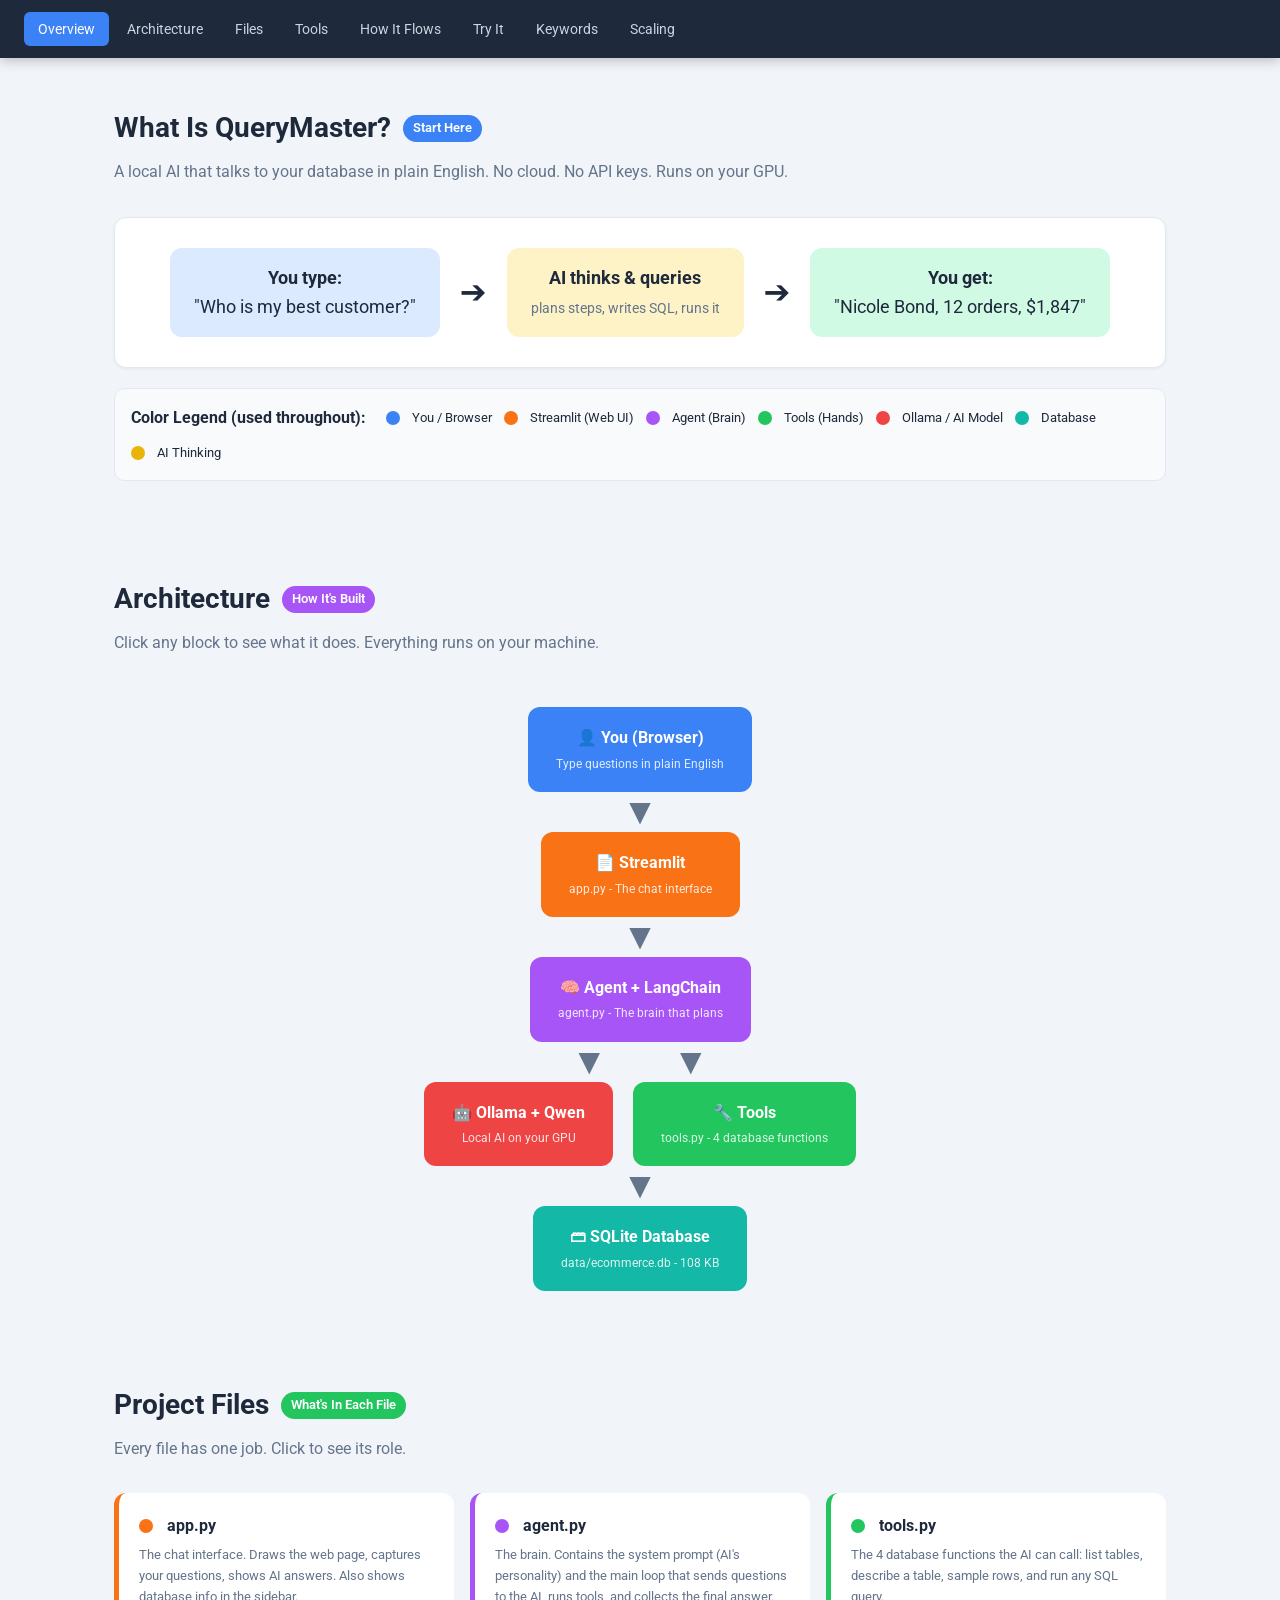
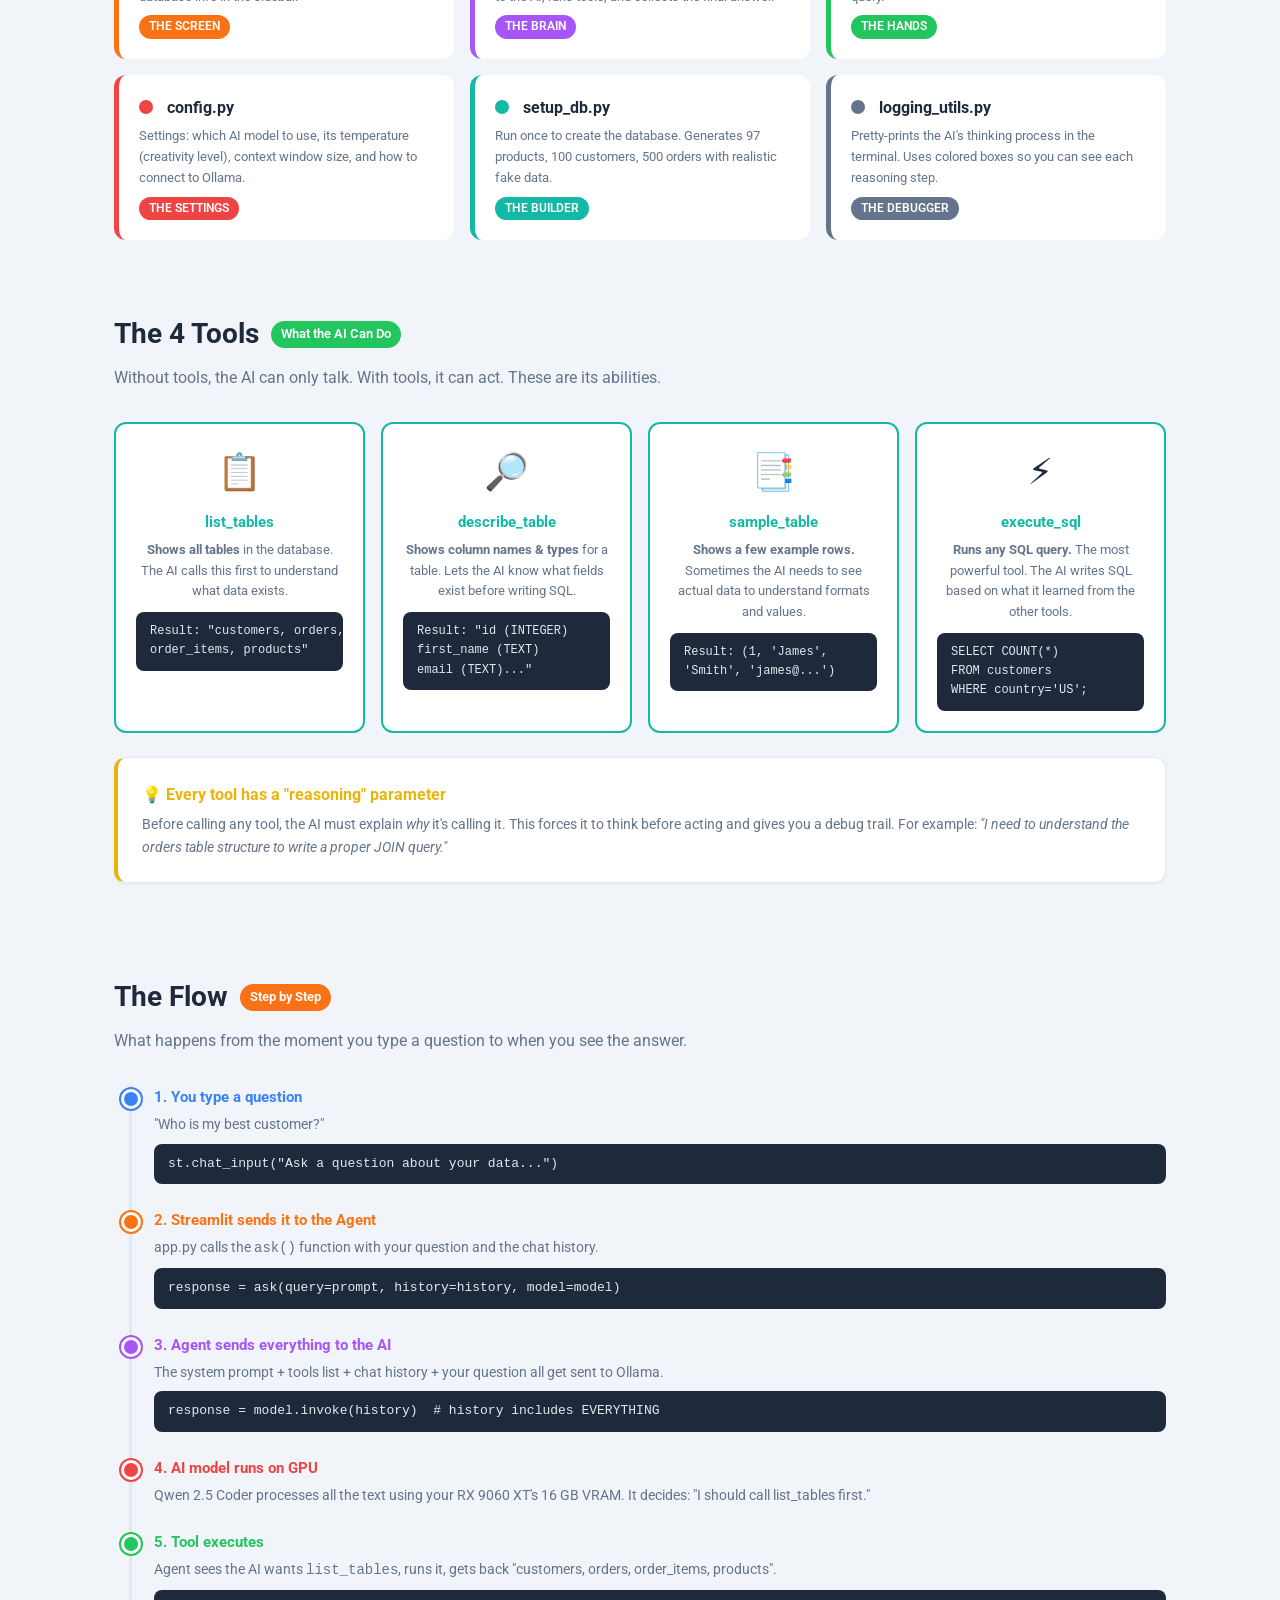
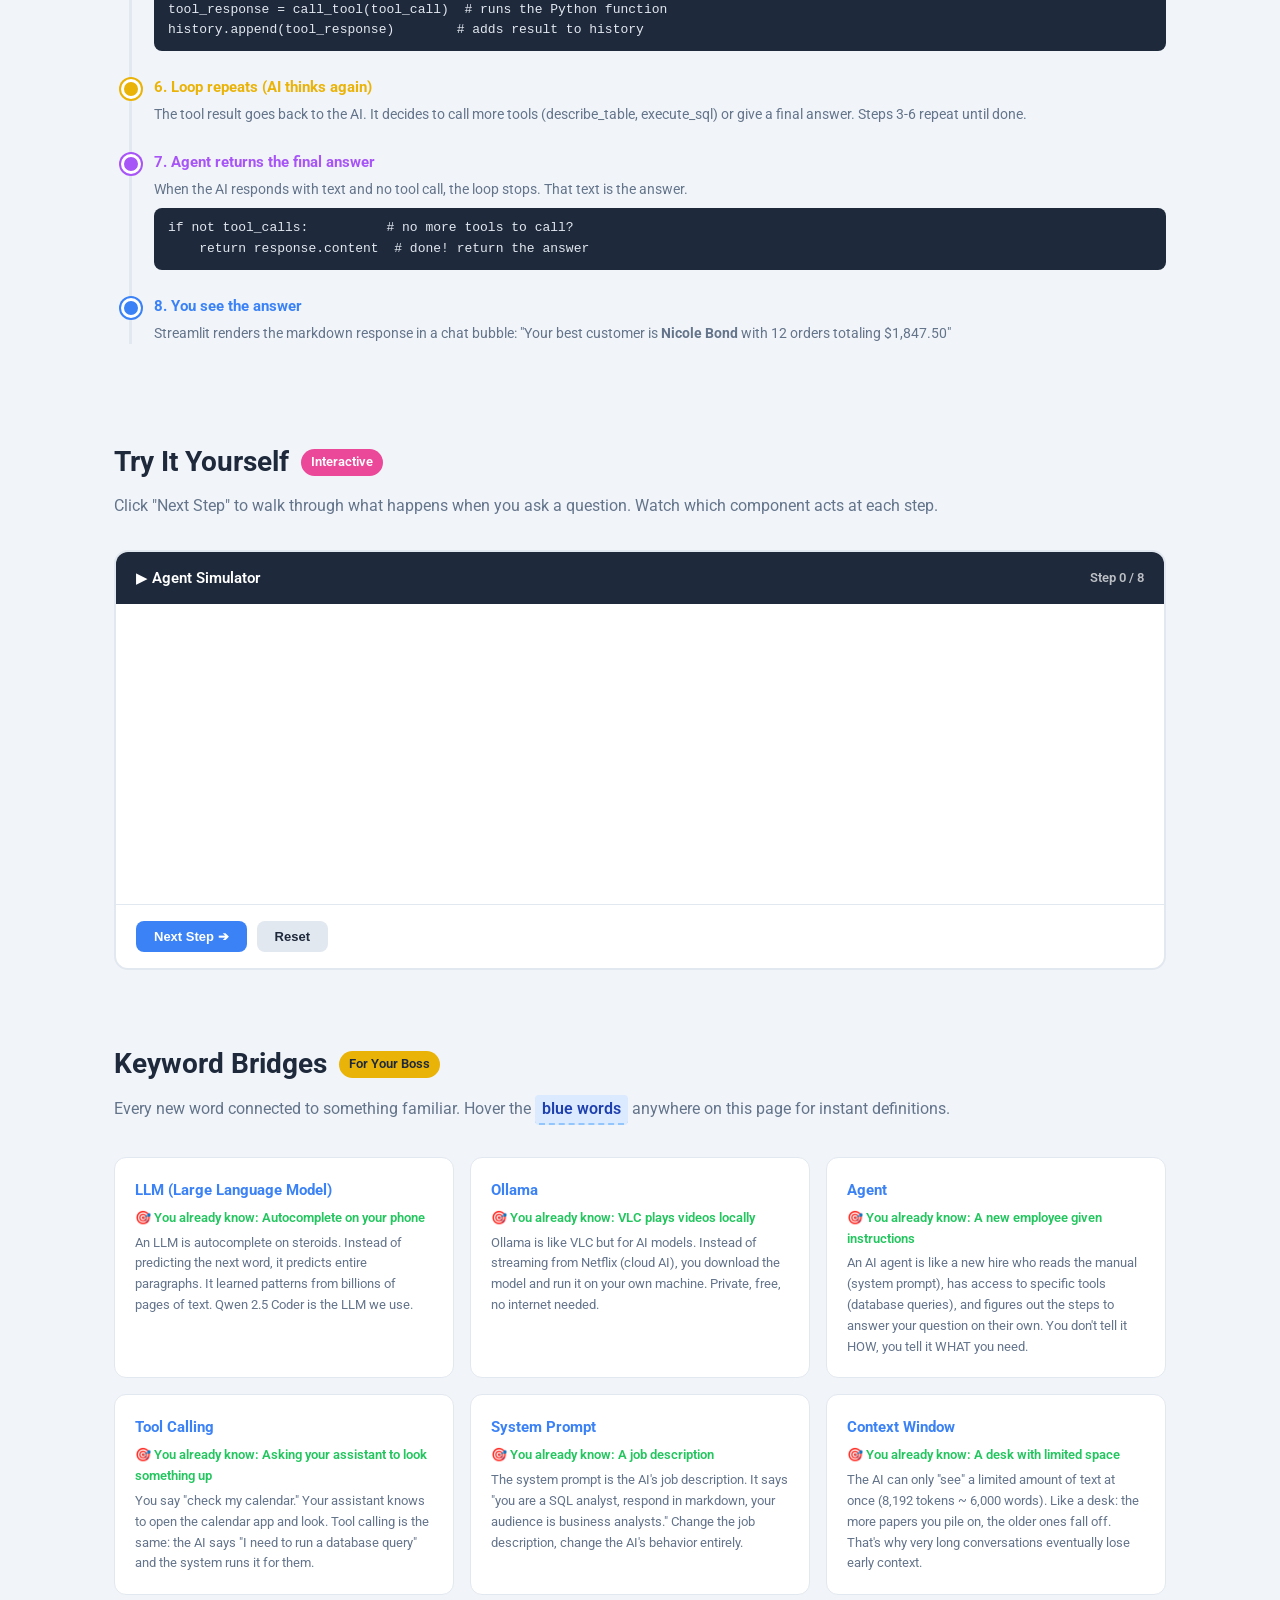
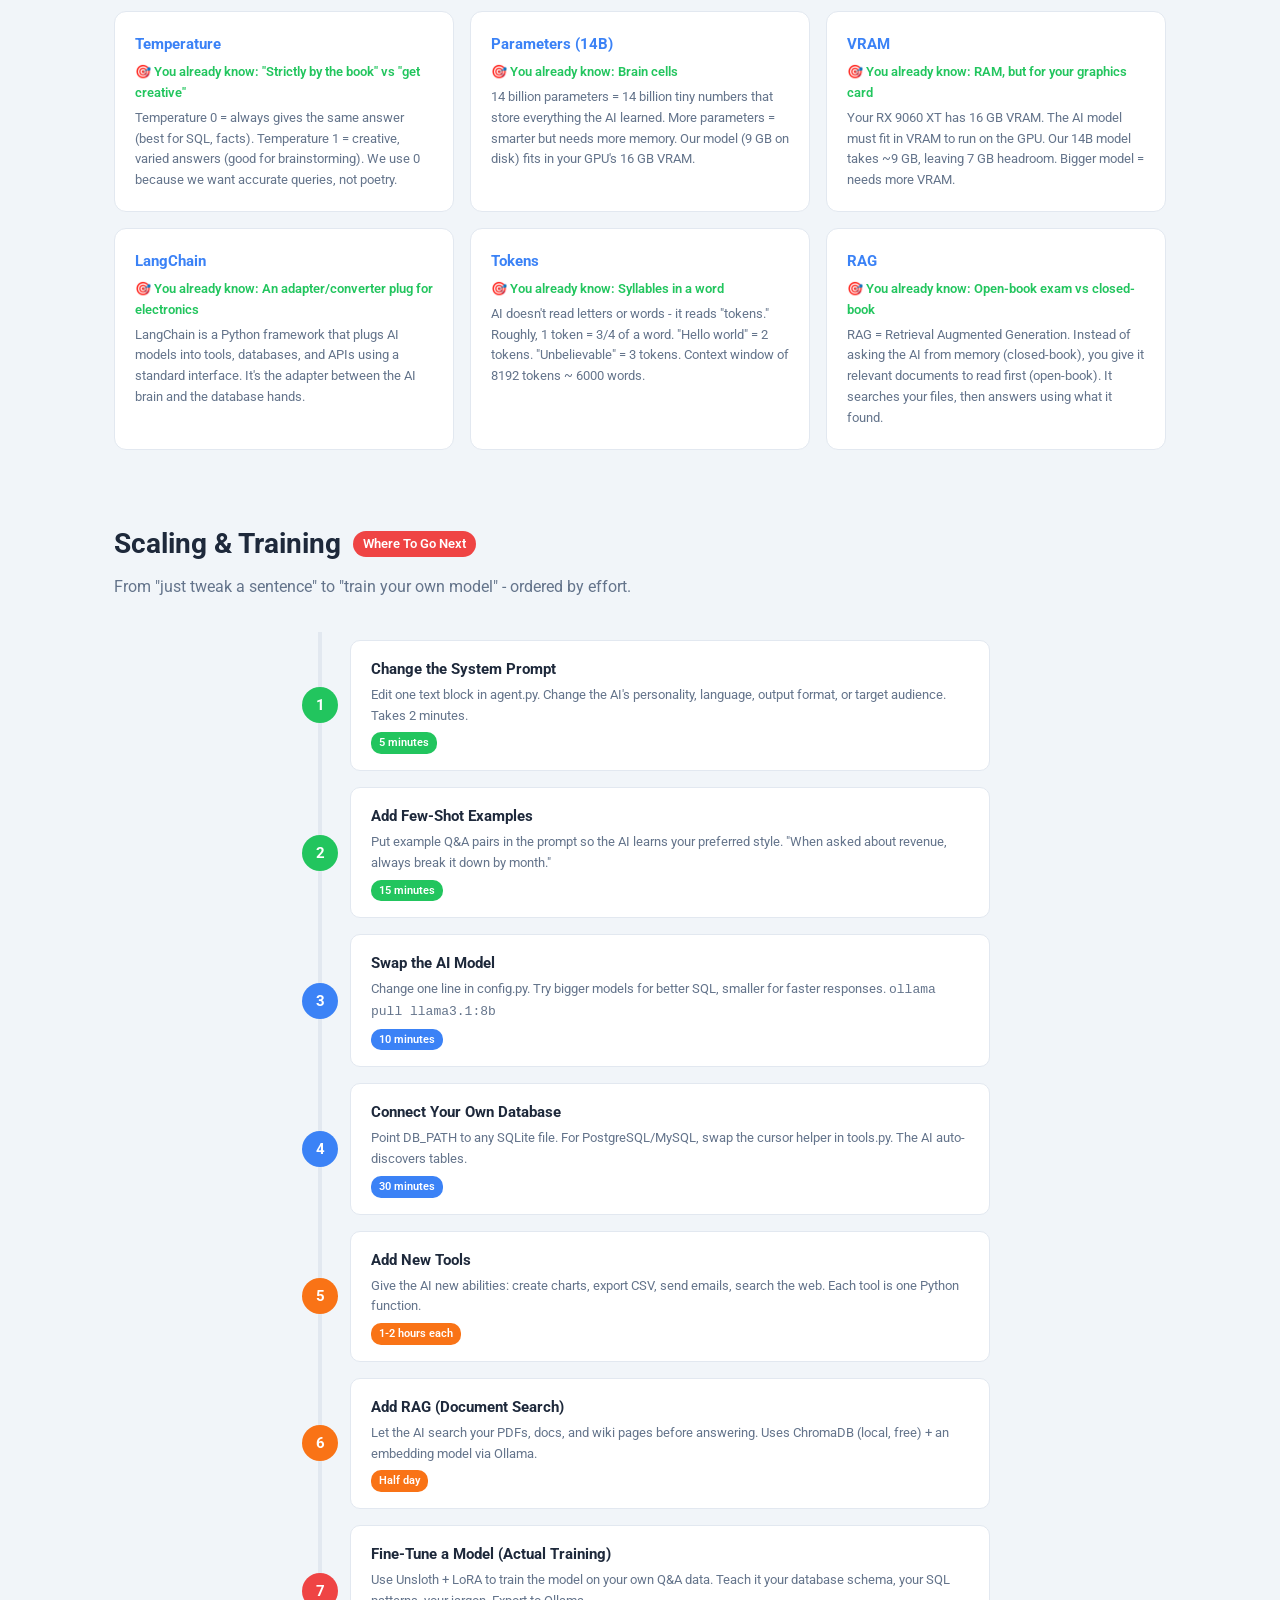
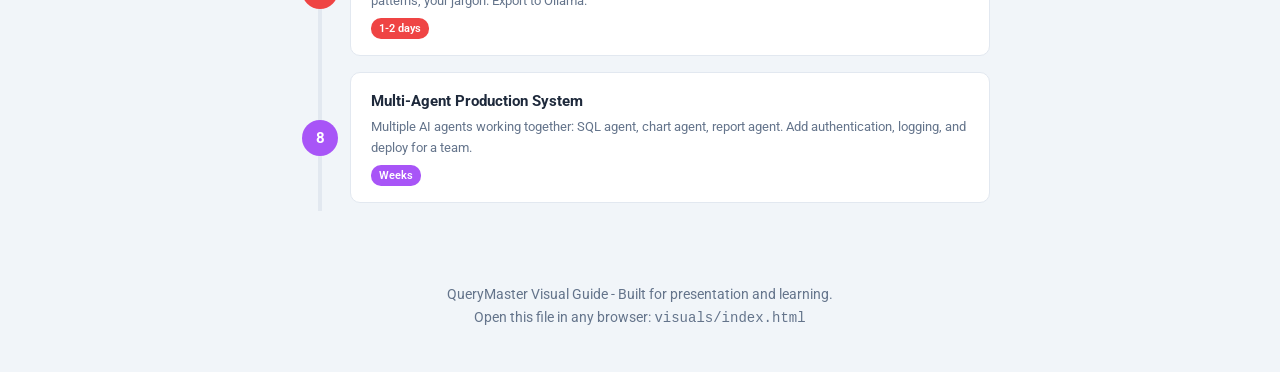
==== visuals/index.html @ 798439f5 "added missing files" ====
<!DOCTYPE html>
<html lang="en">
<head>
<meta charset="UTF-8">
<meta name="viewport" content="width=device-width, initial-scale=1.0">
<title>QueryMaster - Visual Guide</title>
<link rel="stylesheet" href="https://fonts.googleapis.com/css2?family=Roboto:wght@400;500;700&display=swap">
<style>
  :root {
    --blue: #3b82f6;
    --green: #22c55e;
    --orange: #f97316;
    --purple: #a855f7;
    --red: #ef4444;
    --teal: #14b8a6;
    --yellow: #eab308;
    --pink: #ec4899;
    --slate: #64748b;
    --dark: #1e293b;
    --card: #ffffff;
    --bg: #f1f5f9;
    --border: #e2e8f0;
  }

  * { box-sizing: border-box; margin: 0; padding: 0; }

  body {
    font-family: 'Roboto', 'Segoe UI', system-ui, sans-serif;
    background: var(--bg);
    color: var(--dark);
    line-height: 1.6;
  }

  /* ---- NAV ---- */
  nav {
    position: sticky; top: 0; z-index: 100;
    background: var(--dark);
    color: #fff;
    display: flex; flex-wrap: wrap; gap: 4px;
    padding: 12px 24px;
    box-shadow: 0 2px 12px rgba(0,0,0,.25);
  }
  nav a {
    color: #cbd5e1; text-decoration: none; font-size: 14px;
    padding: 6px 14px; border-radius: 6px;
  }
  nav a:hover, nav a.active { background: var(--blue); color: #fff; }

  /* ---- SECTIONS ---- */
  section {
    max-width: 1100px; margin: 0 auto;
    padding: 48px 24px 24px;
  }
  section h2 {
    font-size: 28px; margin-bottom: 8px;
    display: flex; align-items: center; gap: 12px;
  }
  section h2 .badge {
    font-size: 13px; padding: 3px 10px; border-radius: 20px;
    color: #fff; font-weight: 600;
  }
  .subtitle { color: var(--slate); margin-bottom: 32px; font-size: 16px; }

  /* ---- CARDS ---- */
  .card {
    background: var(--card); border-radius: 12px;
    border: 1px solid var(--border);
    padding: 24px; margin-bottom: 20px;
    box-shadow: 0 1px 3px rgba(0,0,0,.06);
  }

  /* ---- KEYWORD TOOLTIP ---- */
  .kw {
    display: inline-block; position: relative;
    background: #dbeafe; color: #1e40af;
    padding: 1px 7px; border-radius: 4px;
    font-weight: 600; cursor: help;
    border-bottom: 2px dashed #93c5fd;
  }
  .kw:hover { background: #bfdbfe; }
  .kw .tip {
    display: none; position: absolute; bottom: calc(100% + 8px); left: 50%;
    transform: translateX(-50%); width: 280px;
    background: var(--dark); color: #f8fafc; font-size: 13px;
    padding: 12px 14px; border-radius: 8px;
    font-weight: 400; line-height: 1.5;
    box-shadow: 0 8px 24px rgba(0,0,0,.3); z-index: 50;
    pointer-events: none;
  }
  .kw .tip::after {
    content: ''; position: absolute; top: 100%; left: 50%;
    transform: translateX(-50%);
    border: 6px solid transparent; border-top-color: var(--dark);
  }
  .kw:hover .tip { display: block; }

  /* ---- COLOR DOT ---- */
  .dot {
    display: inline-block; width: 14px; height: 14px;
    border-radius: 50%; margin-right: 6px; vertical-align: middle;
    flex-shrink: 0;
  }

  /* ---- ARCHITECTURE DIAGRAM ---- */
  .arch {
    display: flex; flex-direction: column; align-items: center; gap: 0;
    padding: 20px 0;
  }
  .arch-row {
    display: flex; justify-content: center; gap: 20px;
    flex-wrap: wrap;
  }
  .arch-box {
    padding: 18px 28px; border-radius: 12px;
    color: #fff; font-weight: 700; font-size: 16px;
    text-align: center; min-width: 170px;
    cursor: pointer;
    position: relative;
  }
  .arch-box small { display: block; font-weight: 400; font-size: 12px; opacity: .85; margin-top: 4px; }
  .arch-arrow {
    font-size: 28px; color: var(--slate); line-height: 1;
    padding: 6px 0; user-select: none;
  }
  .arch-detail {
    display: none; background: var(--card); color: var(--dark);
    border: 2px solid; border-radius: 10px;
    padding: 16px 20px; margin-top: 8px; max-width: 420px;
    font-weight: 400; font-size: 14px; text-align: left;
  }
  .arch-box.open .arch-detail { display: block; }

  /* ---- FLOW / TIMELINE ---- */
  .flow {
    position: relative; padding-left: 40px;
  }
  .flow::before {
    content: ''; position: absolute; left: 15px; top: 0; bottom: 0;
    width: 3px; background: var(--border);
  }
  .flow-step {
    position: relative; margin-bottom: 24px;
  }
  .flow-dot {
    position: absolute; left: -33px; top: 4px;
    width: 20px; height: 20px; border-radius: 50%;
    border: 3px solid #fff; box-shadow: 0 0 0 2px currentColor;
    z-index: 2;
  }
  .flow-step h4 { font-size: 15px; margin-bottom: 4px; }
  .flow-step p { font-size: 14px; color: var(--slate); }
  .flow-code {
    background: #1e293b; color: #e2e8f0;
    padding: 10px 14px; border-radius: 8px;
    font-family: 'Cascadia Code', 'Fira Code', monospace;
    font-size: 13px; margin-top: 8px;
    overflow-x: auto; white-space: pre;
  }

  /* ---- FILE MAP ---- */
  .file-grid {
    display: grid; grid-template-columns: repeat(auto-fill, minmax(300px, 1fr));
    gap: 16px;
  }
  .file-card {
    background: var(--card); border-radius: 12px;
    border-left: 5px solid; padding: 20px;
  }
  .file-card h4 { font-size: 16px; margin-bottom: 6px; display: flex; align-items: center; gap: 8px; }
  .file-card p { font-size: 13px; color: var(--slate); }
  .file-card .file-role {
    font-size: 12px; font-weight: 600;
    padding: 2px 10px; border-radius: 20px; color: #fff;
    display: inline-block; margin-top: 8px;
  }

  /* ---- TOOL CARDS ---- */
  .tool-visual {
    display: grid; grid-template-columns: repeat(auto-fill, minmax(230px, 1fr));
    gap: 16px;
  }
  .tool-card {
    background: var(--card); border: 2px solid var(--teal);
    border-radius: 12px; padding: 20px;
    text-align: center;
  }
  .tool-icon { font-size: 36px; margin-bottom: 8px; }
  .tool-card h4 { color: var(--teal); font-size: 15px; }
  .tool-card p { font-size: 13px; color: var(--slate); margin-top: 6px; }

  /* ---- SCALE LADDER ---- */
  .ladder {
    display: flex; flex-direction: column; gap: 0;
    max-width: 700px; margin: 0 auto;
  }
  .ladder-step {
    display: flex; align-items: stretch; gap: 0;
  }
  .ladder-bar {
    width: 60px; display: flex; flex-direction: column;
    align-items: center; justify-content: center;
    position: relative;
  }
  .ladder-bar::before {
    content: ''; position: absolute; top: 0; bottom: 0;
    width: 4px; background: var(--border);
  }
  .ladder-num {
    width: 36px; height: 36px; border-radius: 50%;
    display: flex; align-items: center; justify-content: center;
    font-weight: 700; font-size: 15px; color: #fff;
    z-index: 2;
  }
  .ladder-content {
    flex: 1; padding: 16px 20px;
    background: var(--card); border: 1px solid var(--border);
    border-radius: 10px; margin: 8px 0;
  }
  .ladder-content h4 { font-size: 15px; margin-bottom: 4px; }
  .ladder-content p { font-size: 13px; color: var(--slate); }
  .ladder-content .effort {
    font-size: 11px; padding: 2px 8px; border-radius: 10px;
    color: #fff; font-weight: 600; display: inline-block; margin-top: 6px;
  }

  /* ---- INTERACTIVE SIMULATOR ---- */
  .sim-wrap {
    background: var(--card); border-radius: 14px;
    border: 2px solid var(--border); overflow: hidden;
  }
  .sim-header {
    background: var(--dark); color: #fff; padding: 14px 20px;
    font-weight: 600; font-size: 15px;
    display: flex; justify-content: space-between; align-items: center;
  }
  .sim-body { padding: 20px; min-height: 300px; }
  .sim-controls {
    display: flex; gap: 10px; padding: 16px 20px;
    border-top: 1px solid var(--border);
    flex-wrap: wrap;
  }
  .sim-btn {
    padding: 8px 18px; border-radius: 8px; border: none;
    font-weight: 600; font-size: 13px; cursor: pointer;
  }
  .sim-btn-primary { background: var(--blue); color: #fff; }
  .sim-btn-primary:hover { background: #2563eb; }
  .sim-btn-reset { background: var(--border); color: var(--dark); }
  .sim-msg {
    padding: 12px 16px; border-radius: 10px;
    margin-bottom: 12px; font-size: 14px;
    max-width: 85%;
  }
  .sim-msg.user { background: #dbeafe; margin-left: auto; text-align: right; }
  .sim-msg.tool { background: #d1fae5; border-left: 4px solid var(--green); }
  .sim-msg.think { background: #fef3c7; border-left: 4px solid var(--yellow); font-style: italic; }
  .sim-msg.ai { background: #f1f5f9; border-left: 4px solid var(--purple); }
  .sim-msg .sim-label {
    font-size: 11px; font-weight: 700; text-transform: uppercase;
    letter-spacing: .5px; margin-bottom: 4px;
  }

  /* ---- LEGEND ---- */
  .legend {
    display: flex; flex-wrap: wrap; gap: 12px;
    padding: 16px; background: #f8fafc; border-radius: 10px;
    margin-bottom: 24px; border: 1px solid var(--border);
  }
  .legend-item {
    display: flex; align-items: center; gap: 6px; font-size: 13px;
  }

  /* ---- BRIDGE CARDS ---- */
  .bridge-grid {
    display: grid; grid-template-columns: repeat(auto-fill, minmax(280px, 1fr));
    gap: 16px;
  }
  .bridge-card {
    background: var(--card); border-radius: 12px;
    border: 1px solid var(--border); padding: 20px;
  }
  .bridge-card h4 { font-size: 15px; margin-bottom: 6px; color: var(--blue); }
  .bridge-familiar { font-size: 13px; color: var(--green); font-weight: 600; margin-bottom: 4px; }
  .bridge-new { font-size: 13px; color: var(--slate); }

  /* ---- RESPONSIVE ---- */
  @media (max-width: 700px) {
    .arch-row { flex-direction: column; align-items: center; }
    .file-grid, .tool-visual, .bridge-grid { grid-template-columns: 1fr; }
    nav { padding: 8px 12px; }
    nav a { font-size: 12px; padding: 4px 8px; }
  }
</style>
</head>
<body>

<!-- ====== NAVIGATION ====== -->
<nav id="topnav">
  <a href="#overview">Overview</a>
  <a href="#architecture">Architecture</a>
  <a href="#files">Files</a>
  <a href="#tools">Tools</a>
  <a href="#flow">How It Flows</a>
  <a href="#simulator">Try It</a>
  <a href="#keywords">Keywords</a>
  <a href="#scaling">Scaling</a>
</nav>

<!-- ================================================ -->
<!-- SECTION 1: OVERVIEW                              -->
<!-- ================================================ -->
<section id="overview">
  <h2>What Is QueryMaster? <span class="badge" style="background:var(--blue)">Start Here</span></h2>
  <p class="subtitle">A local AI that talks to your database in plain English. No cloud. No API keys. Runs on your GPU.</p>

  <div class="card" style="text-align:center; font-size: 18px; padding: 30px;">
    <div style="display:flex; align-items:center; justify-content:center; gap:20px; flex-wrap:wrap;">
      <div style="padding:16px 24px; background:#dbeafe; border-radius:12px;">
        <strong>You type:</strong><br>"Who is my best customer?"
      </div>
      <span style="font-size:32px;">&#10132;</span>
      <div style="padding:16px 24px; background:#fef3c7; border-radius:12px;">
        <strong>AI thinks & queries</strong><br><span style="font-size:14px;color:var(--slate)">plans steps, writes SQL, runs it</span>
      </div>
      <span style="font-size:32px;">&#10132;</span>
      <div style="padding:16px 24px; background:#d1fae5; border-radius:12px;">
        <strong>You get:</strong><br>"Nicole Bond, 12 orders, $1,847"
      </div>
    </div>
  </div>

  <div class="legend">
    <strong style="margin-right:8px;">Color Legend (used throughout):</strong>
    <span class="legend-item"><span class="dot" style="background:var(--blue)"></span> You / Browser</span>
    <span class="legend-item"><span class="dot" style="background:var(--orange)"></span> Streamlit (Web UI)</span>
    <span class="legend-item"><span class="dot" style="background:var(--purple)"></span> Agent (Brain)</span>
    <span class="legend-item"><span class="dot" style="background:var(--green)"></span> Tools (Hands)</span>
    <span class="legend-item"><span class="dot" style="background:var(--red)"></span> Ollama / AI Model</span>
    <span class="legend-item"><span class="dot" style="background:var(--teal)"></span> Database</span>
    <span class="legend-item"><span class="dot" style="background:var(--yellow)"></span> AI Thinking</span>
  </div>
</section>

<!-- ================================================ -->
<!-- SECTION 2: ARCHITECTURE                          -->
<!-- ================================================ -->
<section id="architecture">
  <h2>Architecture <span class="badge" style="background:var(--purple)">How It's Built</span></h2>
  <p class="subtitle">Click any block to see what it does. Everything runs on your machine.</p>

  <div class="arch">
    <div class="arch-row">
      <div class="arch-box" style="background:var(--blue);" onclick="this.classList.toggle('open')">
        &#128100; You (Browser)
        <small>Type questions in plain English</small>
        <div class="arch-detail" style="border-color:var(--blue);">
          You open <code>http://localhost:8501</code> in any browser. That's your chat window. You type a question like you'd ask a colleague. No SQL knowledge needed.
        </div>
      </div>
    </div>
    <div class="arch-arrow">&#9660;</div>
    <div class="arch-row">
      <div class="arch-box" style="background:var(--orange);" onclick="this.classList.toggle('open')">
        &#128196; Streamlit
        <small>app.py - The chat interface</small>
        <div class="arch-detail" style="border-color:var(--orange);">
          <strong>Streamlit</strong> is a Python library that creates web pages from Python code. It draws the chat bubbles, sidebar, and input box. Think of it as the "screen" of the application. <em>File: app.py</em>
        </div>
      </div>
    </div>
    <div class="arch-arrow">&#9660;</div>
    <div class="arch-row">
      <div class="arch-box" style="background:var(--purple);" onclick="this.classList.toggle('open')">
        &#129504; Agent + LangChain
        <small>agent.py - The brain that plans</small>
        <div class="arch-detail" style="border-color:var(--purple);">
          The <strong>agent</strong> is a loop. It sends your question to the AI, checks if the AI wants to use a tool, runs that tool, sends the result back, and repeats until the AI has a final answer. <strong>LangChain</strong> is the framework that makes connecting AI to tools easy. <em>File: agent.py</em>
        </div>
      </div>
    </div>
    <div class="arch-arrow" style="display:flex; gap: 80px; justify-content:center;">
      <span>&#9660;</span>
      <span>&#9660;</span>
    </div>
    <div class="arch-row">
      <div class="arch-box" style="background:var(--red);" onclick="this.classList.toggle('open')">
        &#129302; Ollama + Qwen
        <small>Local AI on your GPU</small>
        <div class="arch-detail" style="border-color:var(--red);">
          <strong>Ollama</strong> is the program that runs AI models on your computer. <strong>Qwen 2.5 Coder 14B</strong> is the specific AI model - it has 14 billion learned parameters and lives in your GPU's 16 GB VRAM. It reads text and generates responses, including deciding which tools to call. <em>Configured in: config.py</em>
        </div>
      </div>
      <div class="arch-box" style="background:var(--green);" onclick="this.classList.toggle('open')">
        &#128295; Tools
        <small>tools.py - 4 database functions</small>
        <div class="arch-detail" style="border-color:var(--green);">
          Tools are Python functions the AI can call. They are the AI's "hands." Without them it can only talk. With them, it can actually query the database. We have 4: <strong>list_tables</strong>, <strong>describe_table</strong>, <strong>sample_table</strong>, <strong>execute_sql</strong>. <em>File: tools.py</em>
        </div>
      </div>
    </div>
    <div class="arch-arrow">&#9660;</div>
    <div class="arch-row">
      <div class="arch-box" style="background:var(--teal);" onclick="this.classList.toggle('open')">
        &#128451; SQLite Database
        <small>data/ecommerce.db - 108 KB</small>
        <div class="arch-detail" style="border-color:var(--teal);">
          A <strong>SQLite</strong> database is just a file on your disk - no server needed. Ours contains 4 tables: <strong>products</strong> (97 rows), <strong>customers</strong> (100), <strong>orders</strong> (500), <strong>order_items</strong> (~1400). It simulates an e-commerce store. <em>Generated by: setup_db.py</em>
        </div>
      </div>
    </div>
  </div>
</section>

<!-- ================================================ -->
<!-- SECTION 3: FILES                                 -->
<!-- ================================================ -->
<section id="files">
  <h2>Project Files <span class="badge" style="background:var(--green)">What's In Each File</span></h2>
  <p class="subtitle">Every file has one job. Click to see its role.</p>

  <div class="file-grid">
    <div class="file-card" style="border-color:var(--orange);">
      <h4><span class="dot" style="background:var(--orange)"></span> app.py</h4>
      <p>The chat interface. Draws the web page, captures your questions, shows AI answers. Also shows database info in the sidebar.</p>
      <span class="file-role" style="background:var(--orange);">THE SCREEN</span>
    </div>
    <div class="file-card" style="border-color:var(--purple);">
      <h4><span class="dot" style="background:var(--purple)"></span> agent.py</h4>
      <p>The brain. Contains the system prompt (AI's personality) and the main loop that sends questions to the AI, runs tools, and collects the final answer.</p>
      <span class="file-role" style="background:var(--purple);">THE BRAIN</span>
    </div>
    <div class="file-card" style="border-color:var(--green);">
      <h4><span class="dot" style="background:var(--green)"></span> tools.py</h4>
      <p>The 4 database functions the AI can call: list tables, describe a table, sample rows, and run any SQL query.</p>
      <span class="file-role" style="background:var(--green);">THE HANDS</span>
    </div>
    <div class="file-card" style="border-color:var(--red);">
      <h4><span class="dot" style="background:var(--red)"></span> config.py</h4>
      <p>Settings: which AI model to use, its temperature (creativity level), context window size, and how to connect to Ollama.</p>
      <span class="file-role" style="background:var(--red);">THE SETTINGS</span>
    </div>
    <div class="file-card" style="border-color:var(--teal);">
      <h4><span class="dot" style="background:var(--teal)"></span> setup_db.py</h4>
      <p>Run once to create the database. Generates 97 products, 100 customers, 500 orders with realistic fake data.</p>
      <span class="file-role" style="background:var(--teal);">THE BUILDER</span>
    </div>
    <div class="file-card" style="border-color:var(--slate);">
      <h4><span class="dot" style="background:var(--slate)"></span> logging_utils.py</h4>
      <p>Pretty-prints the AI's thinking process in the terminal. Uses colored boxes so you can see each reasoning step.</p>
      <span class="file-role" style="background:var(--slate);">THE DEBUGGER</span>
    </div>
  </div>
</section>

<!-- ================================================ -->
<!-- SECTION 4: TOOLS                                 -->
<!-- ================================================ -->
<section id="tools">
  <h2>The 4 Tools <span class="badge" style="background:var(--green)">What the AI Can Do</span></h2>
  <p class="subtitle">Without tools, the AI can only talk. With tools, it can act. These are its abilities.</p>

  <div class="tool-visual">
    <div class="tool-card">
      <div class="tool-icon">&#128203;</div>
      <h4>list_tables</h4>
      <p><strong>Shows all tables</strong> in the database. The AI calls this first to understand what data exists.</p>
      <div class="flow-code" style="font-size:12px; margin-top:10px; text-align:left;">Result: "customers, orders,
order_items, products"</div>
    </div>
    <div class="tool-card">
      <div class="tool-icon">&#128270;</div>
      <h4>describe_table</h4>
      <p><strong>Shows column names & types</strong> for a table. Lets the AI know what fields exist before writing SQL.</p>
      <div class="flow-code" style="font-size:12px; margin-top:10px; text-align:left;">Result: "id (INTEGER)
first_name (TEXT)
email (TEXT)..."</div>
    </div>
    <div class="tool-card">
      <div class="tool-icon">&#128209;</div>
      <h4>sample_table</h4>
      <p><strong>Shows a few example rows.</strong> Sometimes the AI needs to see actual data to understand formats and values.</p>
      <div class="flow-code" style="font-size:12px; margin-top:10px; text-align:left;">Result: (1, 'James',
'Smith', 'james@...')</div>
    </div>
    <div class="tool-card">
      <div class="tool-icon">&#9889;</div>
      <h4>execute_sql</h4>
      <p><strong>Runs any SQL query.</strong> The most powerful tool. The AI writes SQL based on what it learned from the other tools.</p>
      <div class="flow-code" style="font-size:12px; margin-top:10px; text-align:left;">SELECT COUNT(*)
FROM customers
WHERE country='US';</div>
    </div>
  </div>

  <div class="card" style="margin-top: 24px; border-left: 4px solid var(--yellow);">
    <h4 style="color:var(--yellow);">&#128161; Every tool has a "reasoning" parameter</h4>
    <p style="font-size:14px; color:var(--slate); margin-top:6px;">
      Before calling any tool, the AI must explain <em>why</em> it's calling it. This forces it to think before acting and gives you a debug trail. For example: <em>"I need to understand the orders table structure to write a proper JOIN query."</em>
    </p>
  </div>
</section>

<!-- ================================================ -->
<!-- SECTION 5: FLOW                                  -->
<!-- ================================================ -->
<section id="flow">
  <h2>The Flow <span class="badge" style="background:var(--orange)">Step by Step</span></h2>
  <p class="subtitle">What happens from the moment you type a question to when you see the answer.</p>

  <div class="flow" id="flowTimeline">
    <div class="flow-step" data-delay="0">
      <div class="flow-dot" style="background:var(--blue); color:var(--blue);"></div>
      <h4 style="color:var(--blue);">1. You type a question</h4>
      <p>"Who is my best customer?"</p>
      <div class="flow-code">st.chat_input("Ask a question about your data...")</div>
    </div>

    <div class="flow-step" data-delay="100">
      <div class="flow-dot" style="background:var(--orange); color:var(--orange);"></div>
      <h4 style="color:var(--orange);">2. Streamlit sends it to the Agent</h4>
      <p>app.py calls the <code>ask()</code> function with your question and the chat history.</p>
      <div class="flow-code">response = ask(query=prompt, history=history, model=model)</div>
    </div>

    <div class="flow-step" data-delay="200">
      <div class="flow-dot" style="background:var(--purple); color:var(--purple);"></div>
      <h4 style="color:var(--purple);">3. Agent sends everything to the AI</h4>
      <p>The system prompt + tools list + chat history + your question all get sent to Ollama.</p>
      <div class="flow-code">response = model.invoke(history)  # history includes EVERYTHING</div>
    </div>

    <div class="flow-step" data-delay="300">
      <div class="flow-dot" style="background:var(--red); color:var(--red);"></div>
      <h4 style="color:var(--red);">4. AI model runs on GPU</h4>
      <p>Qwen 2.5 Coder processes all the text using your RX 9060 XT's 16 GB VRAM. It decides: "I should call list_tables first."</p>
    </div>

    <div class="flow-step" data-delay="400">
      <div class="flow-dot" style="background:var(--green); color:var(--green);"></div>
      <h4 style="color:var(--green);">5. Tool executes</h4>
      <p>Agent sees the AI wants <code>list_tables</code>, runs it, gets back "customers, orders, order_items, products".</p>
      <div class="flow-code">tool_response = call_tool(tool_call)  # runs the Python function
history.append(tool_response)        # adds result to history</div>
    </div>

    <div class="flow-step" data-delay="500">
      <div class="flow-dot" style="background:var(--yellow); color:var(--yellow);"></div>
      <h4 style="color:var(--yellow);">6. Loop repeats (AI thinks again)</h4>
      <p>The tool result goes back to the AI. It decides to call more tools (describe_table, execute_sql) or give a final answer. Steps 3-6 repeat until done.</p>
    </div>

    <div class="flow-step" data-delay="600">
      <div class="flow-dot" style="background:var(--purple); color:var(--purple);"></div>
      <h4 style="color:var(--purple);">7. Agent returns the final answer</h4>
      <p>When the AI responds with text and no tool call, the loop stops. That text is the answer.</p>
      <div class="flow-code">if not tool_calls:          # no more tools to call?
    return response.content  # done! return the answer</div>
    </div>

    <div class="flow-step" data-delay="700">
      <div class="flow-dot" style="background:var(--blue); color:var(--blue);"></div>
      <h4 style="color:var(--blue);">8. You see the answer</h4>
      <p>Streamlit renders the markdown response in a chat bubble: "Your best customer is <strong>Nicole Bond</strong> with 12 orders totaling $1,847.50"</p>
    </div>
  </div>
</section>

<!-- ================================================ -->
<!-- SECTION 6: INTERACTIVE SIMULATOR                 -->
<!-- ================================================ -->
<section id="simulator">
  <h2>Try It Yourself <span class="badge" style="background:var(--pink)">Interactive</span></h2>
  <p class="subtitle">Click "Next Step" to walk through what happens when you ask a question. Watch which component acts at each step.</p>

  <div class="sim-wrap">
    <div class="sim-header">
      <span>&#9654; Agent Simulator</span>
      <span id="simStepLabel" style="font-size:13px; opacity:.7;">Step 0 / 8</span>
    </div>
    <div class="sim-body" id="simBody"></div>
    <div class="sim-controls">
      <button class="sim-btn sim-btn-primary" id="simNext" onclick="simAdvance()">Next Step &#10132;</button>
      <button class="sim-btn sim-btn-reset" onclick="simReset()">Reset</button>
      <span id="simComponent" style="font-size:13px; color:var(--slate); display:flex; align-items:center; gap:6px;"></span>
    </div>
  </div>
</section>

<!-- ================================================ -->
<!-- SECTION 7: KEYWORD BRIDGES                       -->
<!-- ================================================ -->
<section id="keywords">
  <h2>Keyword Bridges <span class="badge" style="background:var(--yellow); color:var(--dark);">For Your Boss</span></h2>
  <p class="subtitle">Every new word connected to something familiar. Hover the <span class="kw" style="cursor:default;">blue words<span class="tip">These are keywords with built-in explanations!</span></span> anywhere on this page for instant definitions.</p>

  <div class="bridge-grid">
    <div class="bridge-card">
      <h4>LLM (Large Language Model)</h4>
      <div class="bridge-familiar">&#127919; You already know: Autocomplete on your phone</div>
      <div class="bridge-new">An LLM is autocomplete on steroids. Instead of predicting the next word, it predicts entire paragraphs. It learned patterns from billions of pages of text. Qwen 2.5 Coder is the LLM we use.</div>
    </div>
    <div class="bridge-card">
      <h4>Ollama</h4>
      <div class="bridge-familiar">&#127919; You already know: VLC plays videos locally</div>
      <div class="bridge-new">Ollama is like VLC but for AI models. Instead of streaming from Netflix (cloud AI), you download the model and run it on your own machine. Private, free, no internet needed.</div>
    </div>
    <div class="bridge-card">
      <h4>Agent</h4>
      <div class="bridge-familiar">&#127919; You already know: A new employee given instructions</div>
      <div class="bridge-new">An AI agent is like a new hire who reads the manual (system prompt), has access to specific tools (database queries), and figures out the steps to answer your question on their own. You don't tell it HOW, you tell it WHAT you need.</div>
    </div>
    <div class="bridge-card">
      <h4>Tool Calling</h4>
      <div class="bridge-familiar">&#127919; You already know: Asking your assistant to look something up</div>
      <div class="bridge-new">You say "check my calendar." Your assistant knows to open the calendar app and look. Tool calling is the same: the AI says "I need to run a database query" and the system runs it for them.</div>
    </div>
    <div class="bridge-card">
      <h4>System Prompt</h4>
      <div class="bridge-familiar">&#127919; You already know: A job description</div>
      <div class="bridge-new">The system prompt is the AI's job description. It says "you are a SQL analyst, respond in markdown, your audience is business analysts." Change the job description, change the AI's behavior entirely.</div>
    </div>
    <div class="bridge-card">
      <h4>Context Window</h4>
      <div class="bridge-familiar">&#127919; You already know: A desk with limited space</div>
      <div class="bridge-new">The AI can only "see" a limited amount of text at once (8,192 tokens ~ 6,000 words). Like a desk: the more papers you pile on, the older ones fall off. That's why very long conversations eventually lose early context.</div>
    </div>
    <div class="bridge-card">
      <h4>Temperature</h4>
      <div class="bridge-familiar">&#127919; You already know: "Strictly by the book" vs "get creative"</div>
      <div class="bridge-new">Temperature 0 = always gives the same answer (best for SQL, facts). Temperature 1 = creative, varied answers (good for brainstorming). We use 0 because we want accurate queries, not poetry.</div>
    </div>
    <div class="bridge-card">
      <h4>Parameters (14B)</h4>
      <div class="bridge-familiar">&#127919; You already know: Brain cells</div>
      <div class="bridge-new">14 billion parameters = 14 billion tiny numbers that store everything the AI learned. More parameters = smarter but needs more memory. Our model (9 GB on disk) fits in your GPU's 16 GB VRAM.</div>
    </div>
    <div class="bridge-card">
      <h4>VRAM</h4>
      <div class="bridge-familiar">&#127919; You already know: RAM, but for your graphics card</div>
      <div class="bridge-new">Your RX 9060 XT has 16 GB VRAM. The AI model must fit in VRAM to run on the GPU. Our 14B model takes ~9 GB, leaving 7 GB headroom. Bigger model = needs more VRAM.</div>
    </div>
    <div class="bridge-card">
      <h4>LangChain</h4>
      <div class="bridge-familiar">&#127919; You already know: An adapter/converter plug for electronics</div>
      <div class="bridge-new">LangChain is a Python framework that plugs AI models into tools, databases, and APIs using a standard interface. It's the adapter between the AI brain and the database hands.</div>
    </div>
    <div class="bridge-card">
      <h4>Tokens</h4>
      <div class="bridge-familiar">&#127919; You already know: Syllables in a word</div>
      <div class="bridge-new">AI doesn't read letters or words - it reads "tokens." Roughly, 1 token = 3/4 of a word. "Hello world" = 2 tokens. "Unbelievable" = 3 tokens. Context window of 8192 tokens ~ 6000 words.</div>
    </div>
    <div class="bridge-card">
      <h4>RAG</h4>
      <div class="bridge-familiar">&#127919; You already know: Open-book exam vs closed-book</div>
      <div class="bridge-new">RAG = Retrieval Augmented Generation. Instead of asking the AI from memory (closed-book), you give it relevant documents to read first (open-book). It searches your files, then answers using what it found.</div>
    </div>
  </div>
</section>

<!-- ================================================ -->
<!-- SECTION 8: SCALING LADDER                        -->
<!-- ================================================ -->
<section id="scaling">
  <h2>Scaling &amp; Training <span class="badge" style="background:var(--red)">Where To Go Next</span></h2>
  <p class="subtitle">From "just tweak a sentence" to "train your own model" - ordered by effort.</p>

  <div class="ladder">
    <div class="ladder-step">
      <div class="ladder-bar"><div class="ladder-num" style="background:var(--green);">1</div></div>
      <div class="ladder-content">
        <h4>Change the System Prompt</h4>
        <p>Edit one text block in agent.py. Change the AI's personality, language, output format, or target audience. Takes 2 minutes.</p>
        <span class="effort" style="background:var(--green);">5 minutes</span>
      </div>
    </div>
    <div class="ladder-step">
      <div class="ladder-bar"><div class="ladder-num" style="background:var(--green);">2</div></div>
      <div class="ladder-content">
        <h4>Add Few-Shot Examples</h4>
        <p>Put example Q&A pairs in the prompt so the AI learns your preferred style. "When asked about revenue, always break it down by month."</p>
        <span class="effort" style="background:var(--green);">15 minutes</span>
      </div>
    </div>
    <div class="ladder-step">
      <div class="ladder-bar"><div class="ladder-num" style="background:var(--blue);">3</div></div>
      <div class="ladder-content">
        <h4>Swap the AI Model</h4>
        <p>Change one line in config.py. Try bigger models for better SQL, smaller for faster responses. <code>ollama pull llama3.1:8b</code></p>
        <span class="effort" style="background:var(--blue);">10 minutes</span>
      </div>
    </div>
    <div class="ladder-step">
      <div class="ladder-bar"><div class="ladder-num" style="background:var(--blue);">4</div></div>
      <div class="ladder-content">
        <h4>Connect Your Own Database</h4>
        <p>Point DB_PATH to any SQLite file. For PostgreSQL/MySQL, swap the cursor helper in tools.py. The AI auto-discovers tables.</p>
        <span class="effort" style="background:var(--blue);">30 minutes</span>
      </div>
    </div>
    <div class="ladder-step">
      <div class="ladder-bar"><div class="ladder-num" style="background:var(--orange);">5</div></div>
      <div class="ladder-content">
        <h4>Add New Tools</h4>
        <p>Give the AI new abilities: create charts, export CSV, send emails, search the web. Each tool is one Python function.</p>
        <span class="effort" style="background:var(--orange);">1-2 hours each</span>
      </div>
    </div>
    <div class="ladder-step">
      <div class="ladder-bar"><div class="ladder-num" style="background:var(--orange);">6</div></div>
      <div class="ladder-content">
        <h4>Add RAG (Document Search)</h4>
        <p>Let the AI search your PDFs, docs, and wiki pages before answering. Uses ChromaDB (local, free) + an embedding model via Ollama.</p>
        <span class="effort" style="background:var(--orange);">Half day</span>
      </div>
    </div>
    <div class="ladder-step">
      <div class="ladder-bar"><div class="ladder-num" style="background:var(--red);">7</div></div>
      <div class="ladder-content">
        <h4>Fine-Tune a Model (Actual Training)</h4>
        <p>Use Unsloth + LoRA to train the model on your own Q&A data. Teach it your database schema, your SQL patterns, your jargon. Export to Ollama.</p>
        <span class="effort" style="background:var(--red);">1-2 days</span>
      </div>
    </div>
    <div class="ladder-step">
      <div class="ladder-bar"><div class="ladder-num" style="background:var(--purple);">8</div></div>
      <div class="ladder-content">
        <h4>Multi-Agent Production System</h4>
        <p>Multiple AI agents working together: SQL agent, chart agent, report agent. Add authentication, logging, and deploy for a team.</p>
        <span class="effort" style="background:var(--purple);">Weeks</span>
      </div>
    </div>
  </div>
</section>

<div style="text-align:center; padding: 48px 24px; color:var(--slate); font-size:14px;">
  QueryMaster Visual Guide - Built for presentation and learning.<br>
  Open this file in any browser: <code>visuals/index.html</code>
</div>

<!-- ====== JAVASCRIPT ====== -->
<script>
// ---- Active nav highlight ----
const sections = document.querySelectorAll('section');
const navLinks = document.querySelectorAll('nav a');
window.addEventListener('scroll', () => {
  let current = '';
  sections.forEach(s => {
    if (window.scrollY >= s.offsetTop - 100) current = s.id;
  });
  navLinks.forEach(a => {
    a.classList.toggle('active', a.getAttribute('href') === '#' + current);
  });
});

// ---- SIMULATOR ----
const simSteps = [
  {
    type: 'user', label: 'YOU', color: 'var(--blue)',
    text: '"How many customers are from the US?"',
    comp: '<span class="dot" style="background:var(--blue)"></span> <strong>You</strong> type a question in the browser'
  },
  {
    type: 'think', label: 'AGENT THINKS', color: 'var(--purple)',
    text: 'I need to find the relevant table first. Let me list all tables in the database.',
    comp: '<span class="dot" style="background:var(--purple)"></span> <strong>agent.py</strong> sends your question + history to the AI model'
  },
  {
    type: 'tool', label: 'TOOL: list_tables', color: 'var(--green)',
    text: 'Result: "customers, order_items, orders, products"',
    comp: '<span class="dot" style="background:var(--green)"></span> <strong>tools.py</strong> runs list_tables() on the database'
  },
  {
    type: 'think', label: 'AGENT THINKS', color: 'var(--purple)',
    text: 'Good, there\'s a "customers" table. Let me check its structure to find the country column.',
    comp: '<span class="dot" style="background:var(--red)"></span> <strong>Ollama</strong> processes the tool result on your GPU and decides next step'
  },
  {
    type: 'tool', label: 'TOOL: describe_table("customers")', color: 'var(--green)',
    text: 'Result: "id (INTEGER), first_name (TEXT), last_name (TEXT), ... country (TEXT) DEFAULT \'US\'"',
    comp: '<span class="dot" style="background:var(--green)"></span> <strong>tools.py</strong> runs describe_table() - now the AI knows the column names'
  },
  {
    type: 'think', label: 'AGENT THINKS', color: 'var(--purple)',
    text: 'I can see there\'s a "country" column. Let me write a SQL query to count US customers.',
    comp: '<span class="dot" style="background:var(--red)"></span> <strong>Ollama</strong> decides it has enough info to write the SQL query'
  },
  {
    type: 'tool', label: 'TOOL: execute_sql', color: 'var(--green)',
    text: 'Query: SELECT COUNT(*) FROM customers WHERE country=\'US\'\nResult: 82',
    comp: '<span class="dot" style="background:var(--teal)"></span> <strong>ecommerce.db</strong> executes the SQL and returns the count'
  },
  {
    type: 'ai', label: 'FINAL ANSWER', color: 'var(--purple)',
    text: 'There are <strong>82 customers</strong> from the United States in the database, out of 100 total customers.',
    comp: '<span class="dot" style="background:var(--blue)"></span> <strong>You</strong> see the clean answer in your browser - no SQL visible'
  },
];

let simStep = 0;

function simAdvance() {
  if (simStep >= simSteps.length) return;
  const s = simSteps[simStep];
  const body = document.getElementById('simBody');
  const div = document.createElement('div');
  div.className = 'sim-msg ' + s.type;
  div.innerHTML = '<div class="sim-label" style="color:' + s.color + '">' + s.label + '</div>' + s.text;
  body.appendChild(div);
  body.scrollTop = body.scrollHeight;
  simStep++;
  document.getElementById('simStepLabel').textContent = 'Step ' + simStep + ' / ' + simSteps.length;
  document.getElementById('simComponent').innerHTML = s.comp;
  if (simStep >= simSteps.length) {
    document.getElementById('simNext').textContent = 'Done!';
    document.getElementById('simNext').disabled = true;
    document.getElementById('simNext').style.opacity = '.5';
  }
}

function simReset() {
  simStep = 0;
  document.getElementById('simBody').innerHTML = '';
  document.getElementById('simStepLabel').textContent = 'Step 0 / ' + simSteps.length;
  document.getElementById('simComponent').innerHTML = '';
  document.getElementById('simNext').textContent = 'Next Step ➢';
  document.getElementById('simNext').disabled = false;
  document.getElementById('simNext').style.opacity = '1';
}
</script>
</body>
</html>
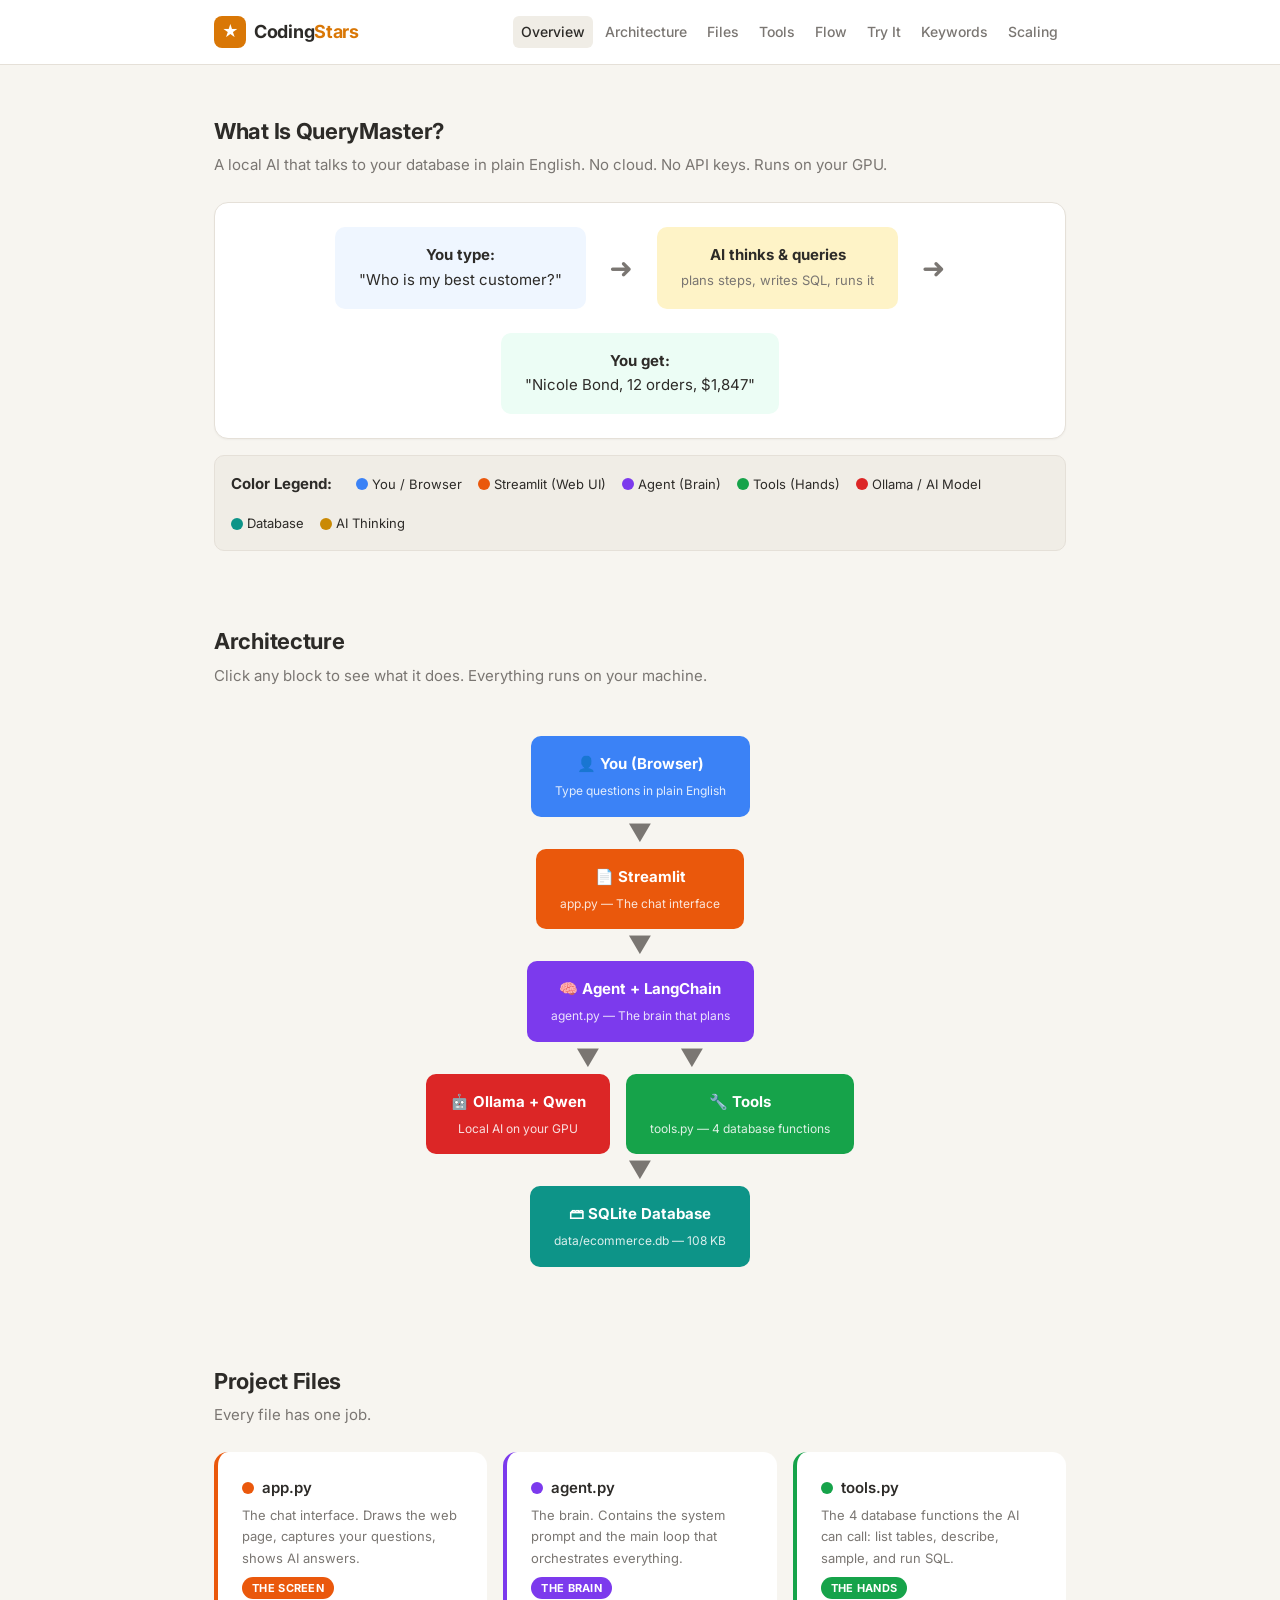
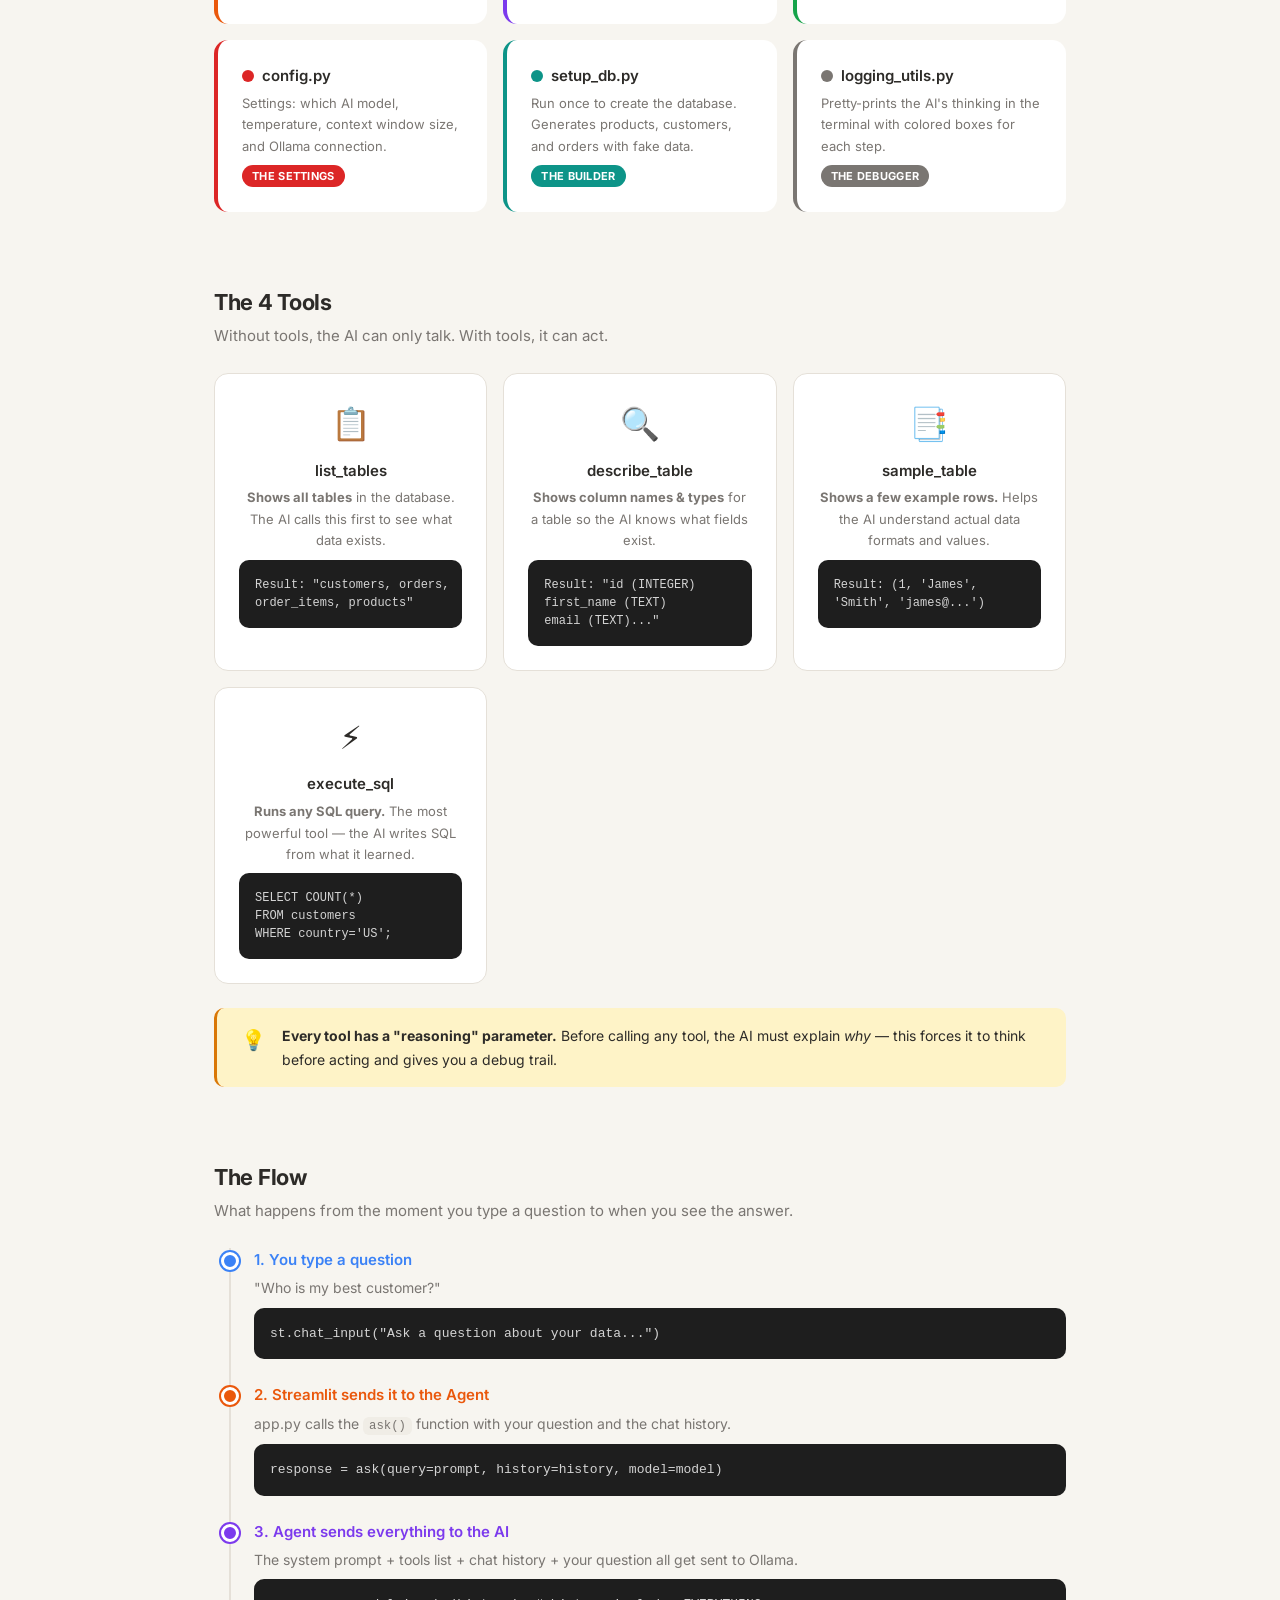
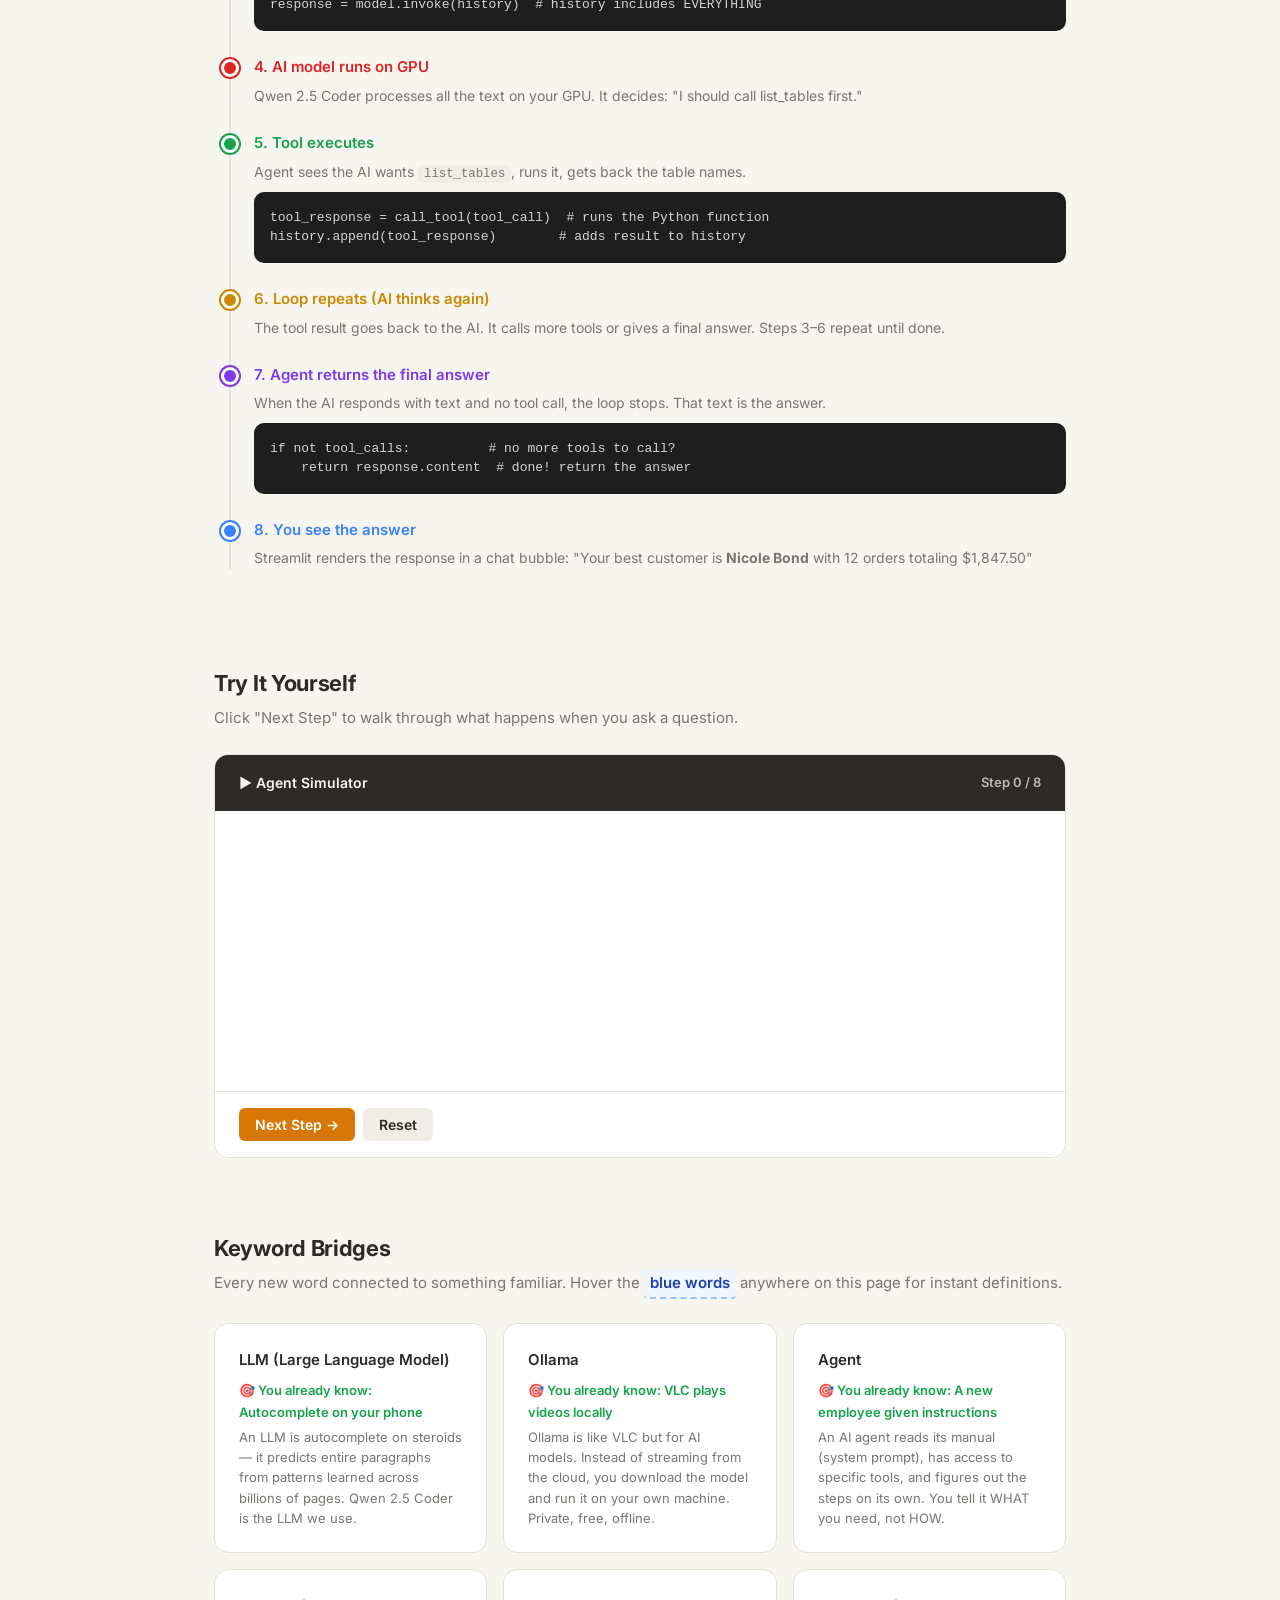
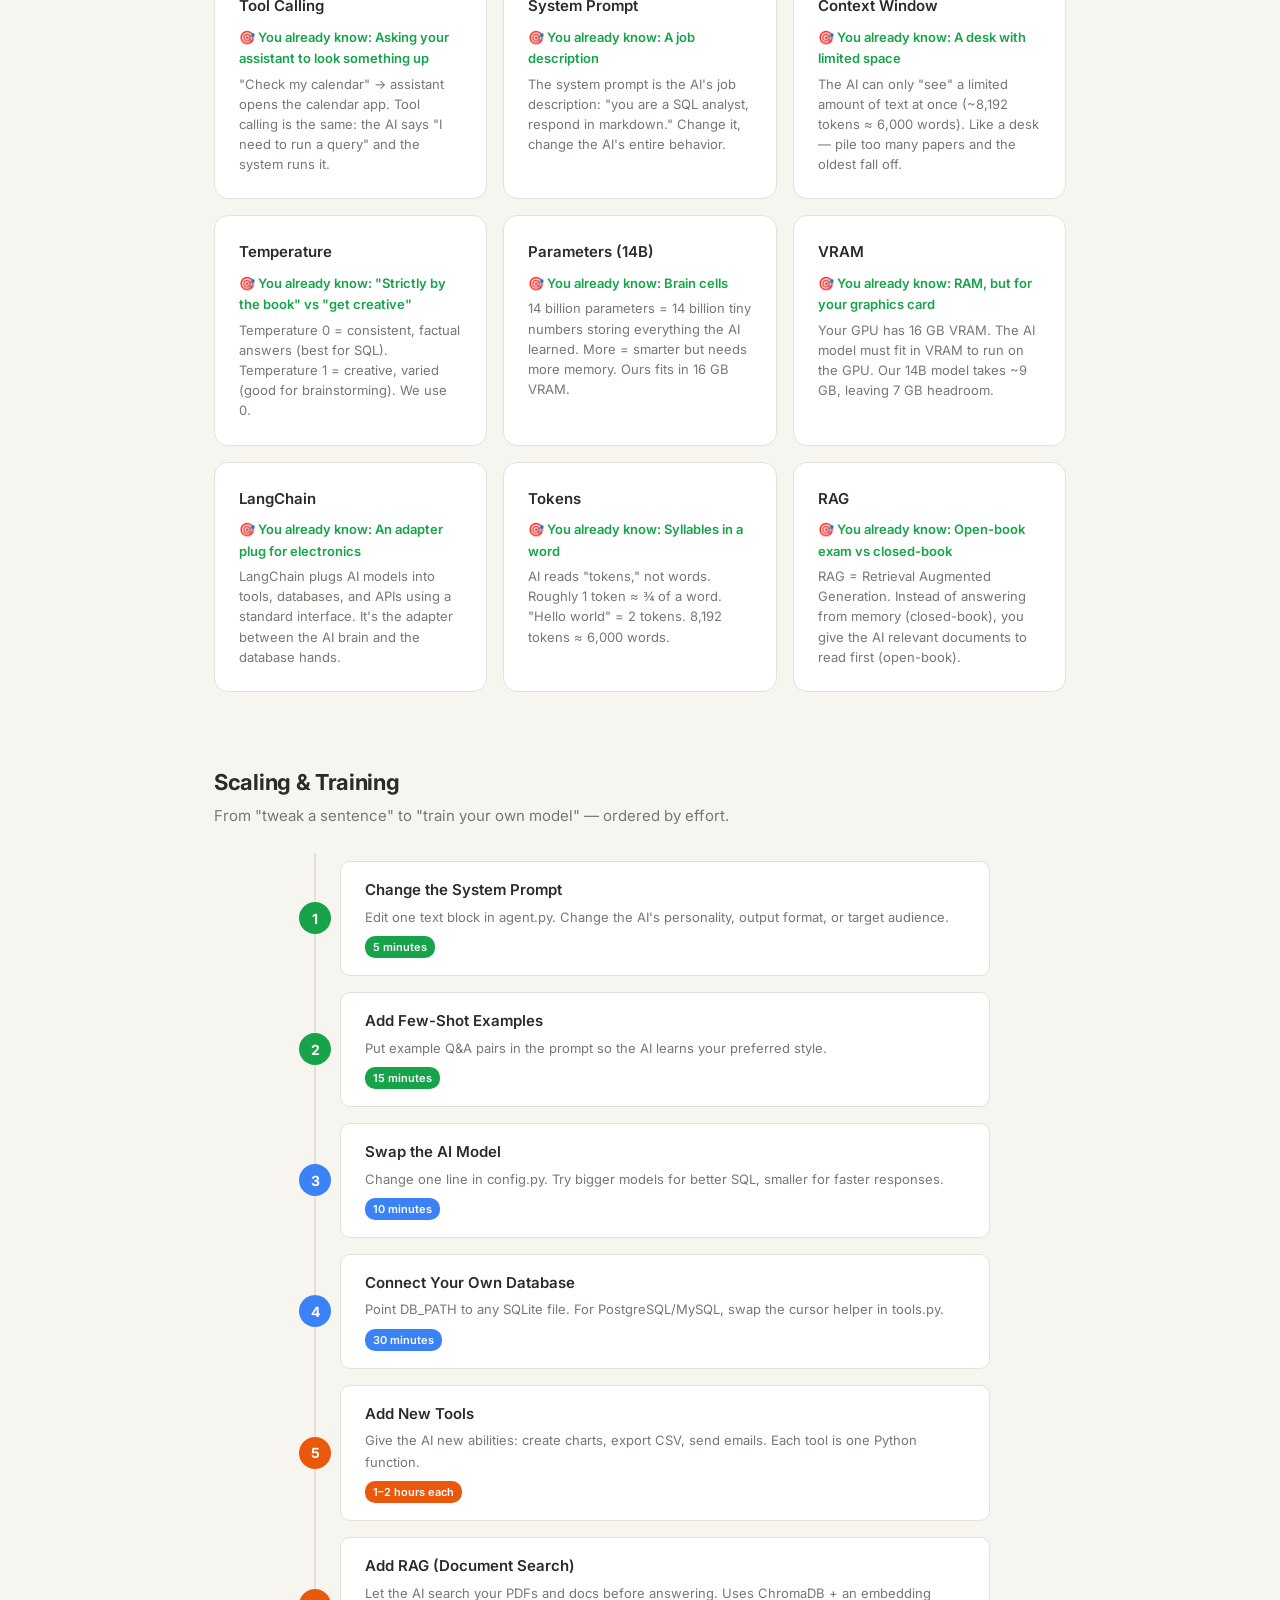
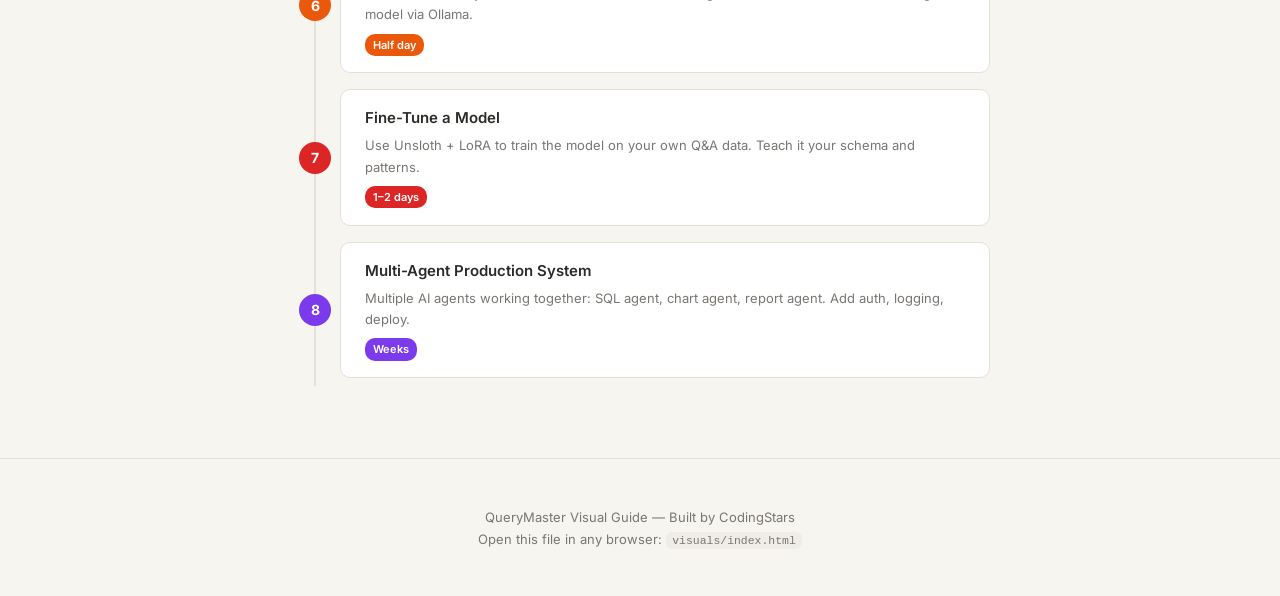
==== commit 52d6fcf7: "Rebuild: Streamlit -> removed, -> Fast API + HTML,CSS,JS" ====
--- a/visuals/index.html
+++ b/visuals/index.html
@@ -1,831 +1,695 @@
 <!DOCTYPE html>
 <html lang="en">
 <head>
-<meta charset="UTF-8">
-<meta name="viewport" content="width=device-width, initial-scale=1.0">
-<title>QueryMaster - Visual Guide</title>
-<link rel="stylesheet" href="https://fonts.googleapis.com/css2?family=Roboto:wght@400;500;700&display=swap">
-<style>
-  :root {
-    --blue: #3b82f6;
-    --green: #22c55e;
-    --orange: #f97316;
-    --purple: #a855f7;
-    --red: #ef4444;
-    --teal: #14b8a6;
-    --yellow: #eab308;
-    --pink: #ec4899;
-    --slate: #64748b;
-    --dark: #1e293b;
-    --card: #ffffff;
-    --bg: #f1f5f9;
-    --border: #e2e8f0;
-  }
-
-  * { box-sizing: border-box; margin: 0; padding: 0; }
-
-  body {
-    font-family: 'Roboto', 'Segoe UI', system-ui, sans-serif;
-    background: var(--bg);
-    color: var(--dark);
-    line-height: 1.6;
-  }
-
-  /* ---- NAV ---- */
-  nav {
-    position: sticky; top: 0; z-index: 100;
-    background: var(--dark);
-    color: #fff;
-    display: flex; flex-wrap: wrap; gap: 4px;
-    padding: 12px 24px;
-    box-shadow: 0 2px 12px rgba(0,0,0,.25);
-  }
-  nav a {
-    color: #cbd5e1; text-decoration: none; font-size: 14px;
-    padding: 6px 14px; border-radius: 6px;
-  }
-  nav a:hover, nav a.active { background: var(--blue); color: #fff; }
-
-  /* ---- SECTIONS ---- */
-  section {
-    max-width: 1100px; margin: 0 auto;
-    padding: 48px 24px 24px;
-  }
-  section h2 {
-    font-size: 28px; margin-bottom: 8px;
-    display: flex; align-items: center; gap: 12px;
-  }
-  section h2 .badge {
-    font-size: 13px; padding: 3px 10px; border-radius: 20px;
-    color: #fff; font-weight: 600;
-  }
-  .subtitle { color: var(--slate); margin-bottom: 32px; font-size: 16px; }
-
-  /* ---- CARDS ---- */
-  .card {
-    background: var(--card); border-radius: 12px;
-    border: 1px solid var(--border);
-    padding: 24px; margin-bottom: 20px;
-    box-shadow: 0 1px 3px rgba(0,0,0,.06);
-  }
-
-  /* ---- KEYWORD TOOLTIP ---- */
-  .kw {
-    display: inline-block; position: relative;
-    background: #dbeafe; color: #1e40af;
-    padding: 1px 7px; border-radius: 4px;
-    font-weight: 600; cursor: help;
-    border-bottom: 2px dashed #93c5fd;
-  }
-  .kw:hover { background: #bfdbfe; }
-  .kw .tip {
-    display: none; position: absolute; bottom: calc(100% + 8px); left: 50%;
-    transform: translateX(-50%); width: 280px;
-    background: var(--dark); color: #f8fafc; font-size: 13px;
-    padding: 12px 14px; border-radius: 8px;
-    font-weight: 400; line-height: 1.5;
-    box-shadow: 0 8px 24px rgba(0,0,0,.3); z-index: 50;
-    pointer-events: none;
-  }
-  .kw .tip::after {
-    content: ''; position: absolute; top: 100%; left: 50%;
-    transform: translateX(-50%);
-    border: 6px solid transparent; border-top-color: var(--dark);
-  }
-  .kw:hover .tip { display: block; }
-
-  /* ---- COLOR DOT ---- */
-  .dot {
-    display: inline-block; width: 14px; height: 14px;
-    border-radius: 50%; margin-right: 6px; vertical-align: middle;
-    flex-shrink: 0;
-  }
-
-  /* ---- ARCHITECTURE DIAGRAM ---- */
-  .arch {
-    display: flex; flex-direction: column; align-items: center; gap: 0;
-    padding: 20px 0;
-  }
-  .arch-row {
-    display: flex; justify-content: center; gap: 20px;
-    flex-wrap: wrap;
-  }
-  .arch-box {
-    padding: 18px 28px; border-radius: 12px;
-    color: #fff; font-weight: 700; font-size: 16px;
-    text-align: center; min-width: 170px;
-    cursor: pointer;
-    position: relative;
-  }
-  .arch-box small { display: block; font-weight: 400; font-size: 12px; opacity: .85; margin-top: 4px; }
-  .arch-arrow {
-    font-size: 28px; color: var(--slate); line-height: 1;
-    padding: 6px 0; user-select: none;
-  }
-  .arch-detail {
-    display: none; background: var(--card); color: var(--dark);
-    border: 2px solid; border-radius: 10px;
-    padding: 16px 20px; margin-top: 8px; max-width: 420px;
-    font-weight: 400; font-size: 14px; text-align: left;
-  }
-  .arch-box.open .arch-detail { display: block; }
-
-  /* ---- FLOW / TIMELINE ---- */
-  .flow {
-    position: relative; padding-left: 40px;
-  }
-  .flow::before {
-    content: ''; position: absolute; left: 15px; top: 0; bottom: 0;
-    width: 3px; background: var(--border);
-  }
-  .flow-step {
-    position: relative; margin-bottom: 24px;
-  }
-  .flow-dot {
-    position: absolute; left: -33px; top: 4px;
-    width: 20px; height: 20px; border-radius: 50%;
-    border: 3px solid #fff; box-shadow: 0 0 0 2px currentColor;
-    z-index: 2;
-  }
-  .flow-step h4 { font-size: 15px; margin-bottom: 4px; }
-  .flow-step p { font-size: 14px; color: var(--slate); }
-  .flow-code {
-    background: #1e293b; color: #e2e8f0;
-    padding: 10px 14px; border-radius: 8px;
-    font-family: 'Cascadia Code', 'Fira Code', monospace;
-    font-size: 13px; margin-top: 8px;
-    overflow-x: auto; white-space: pre;
-  }
-
-  /* ---- FILE MAP ---- */
-  .file-grid {
-    display: grid; grid-template-columns: repeat(auto-fill, minmax(300px, 1fr));
-    gap: 16px;
-  }
-  .file-card {
-    background: var(--card); border-radius: 12px;
-    border-left: 5px solid; padding: 20px;
-  }
-  .file-card h4 { font-size: 16px; margin-bottom: 6px; display: flex; align-items: center; gap: 8px; }
-  .file-card p { font-size: 13px; color: var(--slate); }
-  .file-card .file-role {
-    font-size: 12px; font-weight: 600;
-    padding: 2px 10px; border-radius: 20px; color: #fff;
-    display: inline-block; margin-top: 8px;
-  }
-
-  /* ---- TOOL CARDS ---- */
-  .tool-visual {
-    display: grid; grid-template-columns: repeat(auto-fill, minmax(230px, 1fr));
-    gap: 16px;
-  }
-  .tool-card {
-    background: var(--card); border: 2px solid var(--teal);
-    border-radius: 12px; padding: 20px;
-    text-align: center;
-  }
-  .tool-icon { font-size: 36px; margin-bottom: 8px; }
-  .tool-card h4 { color: var(--teal); font-size: 15px; }
-  .tool-card p { font-size: 13px; color: var(--slate); margin-top: 6px; }
-
-  /* ---- SCALE LADDER ---- */
-  .ladder {
-    display: flex; flex-direction: column; gap: 0;
-    max-width: 700px; margin: 0 auto;
-  }
-  .ladder-step {
-    display: flex; align-items: stretch; gap: 0;
-  }
-  .ladder-bar {
-    width: 60px; display: flex; flex-direction: column;
-    align-items: center; justify-content: center;
-    position: relative;
-  }
-  .ladder-bar::before {
-    content: ''; position: absolute; top: 0; bottom: 0;
-    width: 4px; background: var(--border);
-  }
-  .ladder-num {
-    width: 36px; height: 36px; border-radius: 50%;
-    display: flex; align-items: center; justify-content: center;
-    font-weight: 700; font-size: 15px; color: #fff;
-    z-index: 2;
-  }
-  .ladder-content {
-    flex: 1; padding: 16px 20px;
-    background: var(--card); border: 1px solid var(--border);
-    border-radius: 10px; margin: 8px 0;
-  }
-  .ladder-content h4 { font-size: 15px; margin-bottom: 4px; }
-  .ladder-content p { font-size: 13px; color: var(--slate); }
-  .ladder-content .effort {
-    font-size: 11px; padding: 2px 8px; border-radius: 10px;
-    color: #fff; font-weight: 600; display: inline-block; margin-top: 6px;
-  }
-
-  /* ---- INTERACTIVE SIMULATOR ---- */
-  .sim-wrap {
-    background: var(--card); border-radius: 14px;
-    border: 2px solid var(--border); overflow: hidden;
-  }
-  .sim-header {
-    background: var(--dark); color: #fff; padding: 14px 20px;
-    font-weight: 600; font-size: 15px;
-    display: flex; justify-content: space-between; align-items: center;
-  }
-  .sim-body { padding: 20px; min-height: 300px; }
-  .sim-controls {
-    display: flex; gap: 10px; padding: 16px 20px;
-    border-top: 1px solid var(--border);
-    flex-wrap: wrap;
-  }
-  .sim-btn {
-    padding: 8px 18px; border-radius: 8px; border: none;
-    font-weight: 600; font-size: 13px; cursor: pointer;
-  }
-  .sim-btn-primary { background: var(--blue); color: #fff; }
-  .sim-btn-primary:hover { background: #2563eb; }
-  .sim-btn-reset { background: var(--border); color: var(--dark); }
-  .sim-msg {
-    padding: 12px 16px; border-radius: 10px;
-    margin-bottom: 12px; font-size: 14px;
-    max-width: 85%;
-  }
-  .sim-msg.user { background: #dbeafe; margin-left: auto; text-align: right; }
-  .sim-msg.tool { background: #d1fae5; border-left: 4px solid var(--green); }
-  .sim-msg.think { background: #fef3c7; border-left: 4px solid var(--yellow); font-style: italic; }
-  .sim-msg.ai { background: #f1f5f9; border-left: 4px solid var(--purple); }
-  .sim-msg .sim-label {
-    font-size: 11px; font-weight: 700; text-transform: uppercase;
-    letter-spacing: .5px; margin-bottom: 4px;
-  }
-
-  /* ---- LEGEND ---- */
-  .legend {
-    display: flex; flex-wrap: wrap; gap: 12px;
-    padding: 16px; background: #f8fafc; border-radius: 10px;
-    margin-bottom: 24px; border: 1px solid var(--border);
-  }
-  .legend-item {
-    display: flex; align-items: center; gap: 6px; font-size: 13px;
-  }
-
-  /* ---- BRIDGE CARDS ---- */
-  .bridge-grid {
-    display: grid; grid-template-columns: repeat(auto-fill, minmax(280px, 1fr));
-    gap: 16px;
-  }
-  .bridge-card {
-    background: var(--card); border-radius: 12px;
-    border: 1px solid var(--border); padding: 20px;
-  }
-  .bridge-card h4 { font-size: 15px; margin-bottom: 6px; color: var(--blue); }
-  .bridge-familiar { font-size: 13px; color: var(--green); font-weight: 600; margin-bottom: 4px; }
-  .bridge-new { font-size: 13px; color: var(--slate); }
-
-  /* ---- RESPONSIVE ---- */
-  @media (max-width: 700px) {
-    .arch-row { flex-direction: column; align-items: center; }
-    .file-grid, .tool-visual, .bridge-grid { grid-template-columns: 1fr; }
-    nav { padding: 8px 12px; }
-    nav a { font-size: 12px; padding: 4px 8px; }
-  }
-</style>
+  <meta charset="UTF-8">
+  <meta name="viewport" content="width=device-width, initial-scale=1.0">
+  <title>QueryMaster — Visual Guide</title>
+  <link rel="stylesheet" href="https://fonts.googleapis.com/css2?family=Inter:wght@400;500;600;700&display=swap">
+  <link rel="stylesheet" href="style.css">
 </head>
 <body>
 
-<!-- ====== NAVIGATION ====== -->
-<nav id="topnav">
-  <a href="#overview">Overview</a>
-  <a href="#architecture">Architecture</a>
-  <a href="#files">Files</a>
-  <a href="#tools">Tools</a>
-  <a href="#flow">How It Flows</a>
-  <a href="#simulator">Try It</a>
-  <a href="#keywords">Keywords</a>
-  <a href="#scaling">Scaling</a>
-</nav>
-
-<!-- ================================================ -->
-<!-- SECTION 1: OVERVIEW                              -->
-<!-- ================================================ -->
-<section id="overview">
-  <h2>What Is QueryMaster? <span class="badge" style="background:var(--blue)">Start Here</span></h2>
-  <p class="subtitle">A local AI that talks to your database in plain English. No cloud. No API keys. Runs on your GPU.</p>
-
-  <div class="card" style="text-align:center; font-size: 18px; padding: 30px;">
-    <div style="display:flex; align-items:center; justify-content:center; gap:20px; flex-wrap:wrap;">
-      <div style="padding:16px 24px; background:#dbeafe; border-radius:12px;">
-        <strong>You type:</strong><br>"Who is my best customer?"
-      </div>
-      <span style="font-size:32px;">&#10132;</span>
-      <div style="padding:16px 24px; background:#fef3c7; border-radius:12px;">
-        <strong>AI thinks & queries</strong><br><span style="font-size:14px;color:var(--slate)">plans steps, writes SQL, runs it</span>
-      </div>
-      <span style="font-size:32px;">&#10132;</span>
-      <div style="padding:16px 24px; background:#d1fae5; border-radius:12px;">
-        <strong>You get:</strong><br>"Nicole Bond, 12 orders, $1,847"
-      </div>
-    </div>
-  </div>
-
-  <div class="legend">
-    <strong style="margin-right:8px;">Color Legend (used throughout):</strong>
-    <span class="legend-item"><span class="dot" style="background:var(--blue)"></span> You / Browser</span>
-    <span class="legend-item"><span class="dot" style="background:var(--orange)"></span> Streamlit (Web UI)</span>
-    <span class="legend-item"><span class="dot" style="background:var(--purple)"></span> Agent (Brain)</span>
-    <span class="legend-item"><span class="dot" style="background:var(--green)"></span> Tools (Hands)</span>
-    <span class="legend-item"><span class="dot" style="background:var(--red)"></span> Ollama / AI Model</span>
-    <span class="legend-item"><span class="dot" style="background:var(--teal)"></span> Database</span>
-    <span class="legend-item"><span class="dot" style="background:var(--yellow)"></span> AI Thinking</span>
-  </div>
-</section>
-
-<!-- ================================================ -->
-<!-- SECTION 2: ARCHITECTURE                          -->
-<!-- ================================================ -->
-<section id="architecture">
-  <h2>Architecture <span class="badge" style="background:var(--purple)">How It's Built</span></h2>
-  <p class="subtitle">Click any block to see what it does. Everything runs on your machine.</p>
-
-  <div class="arch">
-    <div class="arch-row">
-      <div class="arch-box" style="background:var(--blue);" onclick="this.classList.toggle('open')">
-        &#128100; You (Browser)
-        <small>Type questions in plain English</small>
-        <div class="arch-detail" style="border-color:var(--blue);">
-          You open <code>http://localhost:8501</code> in any browser. That's your chat window. You type a question like you'd ask a colleague. No SQL knowledge needed.
-        </div>
-      </div>
-    </div>
-    <div class="arch-arrow">&#9660;</div>
-    <div class="arch-row">
-      <div class="arch-box" style="background:var(--orange);" onclick="this.classList.toggle('open')">
-        &#128196; Streamlit
-        <small>app.py - The chat interface</small>
-        <div class="arch-detail" style="border-color:var(--orange);">
-          <strong>Streamlit</strong> is a Python library that creates web pages from Python code. It draws the chat bubbles, sidebar, and input box. Think of it as the "screen" of the application. <em>File: app.py</em>
-        </div>
-      </div>
-    </div>
-    <div class="arch-arrow">&#9660;</div>
-    <div class="arch-row">
-      <div class="arch-box" style="background:var(--purple);" onclick="this.classList.toggle('open')">
-        &#129504; Agent + LangChain
-        <small>agent.py - The brain that plans</small>
-        <div class="arch-detail" style="border-color:var(--purple);">
-          The <strong>agent</strong> is a loop. It sends your question to the AI, checks if the AI wants to use a tool, runs that tool, sends the result back, and repeats until the AI has a final answer. <strong>LangChain</strong> is the framework that makes connecting AI to tools easy. <em>File: agent.py</em>
-        </div>
-      </div>
-    </div>
-    <div class="arch-arrow" style="display:flex; gap: 80px; justify-content:center;">
-      <span>&#9660;</span>
-      <span>&#9660;</span>
-    </div>
-    <div class="arch-row">
-      <div class="arch-box" style="background:var(--red);" onclick="this.classList.toggle('open')">
-        &#129302; Ollama + Qwen
-        <small>Local AI on your GPU</small>
-        <div class="arch-detail" style="border-color:var(--red);">
-          <strong>Ollama</strong> is the program that runs AI models on your computer. <strong>Qwen 2.5 Coder 14B</strong> is the specific AI model - it has 14 billion learned parameters and lives in your GPU's 16 GB VRAM. It reads text and generates responses, including deciding which tools to call. <em>Configured in: config.py</em>
-        </div>
-      </div>
-      <div class="arch-box" style="background:var(--green);" onclick="this.classList.toggle('open')">
-        &#128295; Tools
-        <small>tools.py - 4 database functions</small>
-        <div class="arch-detail" style="border-color:var(--green);">
-          Tools are Python functions the AI can call. They are the AI's "hands." Without them it can only talk. With them, it can actually query the database. We have 4: <strong>list_tables</strong>, <strong>describe_table</strong>, <strong>sample_table</strong>, <strong>execute_sql</strong>. <em>File: tools.py</em>
-        </div>
-      </div>
-    </div>
-    <div class="arch-arrow">&#9660;</div>
-    <div class="arch-row">
-      <div class="arch-box" style="background:var(--teal);" onclick="this.classList.toggle('open')">
-        &#128451; SQLite Database
-        <small>data/ecommerce.db - 108 KB</small>
-        <div class="arch-detail" style="border-color:var(--teal);">
-          A <strong>SQLite</strong> database is just a file on your disk - no server needed. Ours contains 4 tables: <strong>products</strong> (97 rows), <strong>customers</strong> (100), <strong>orders</strong> (500), <strong>order_items</strong> (~1400). It simulates an e-commerce store. <em>Generated by: setup_db.py</em>
-        </div>
-      </div>
-    </div>
-  </div>
-</section>
-
-<!-- ================================================ -->
-<!-- SECTION 3: FILES                                 -->
-<!-- ================================================ -->
-<section id="files">
-  <h2>Project Files <span class="badge" style="background:var(--green)">What's In Each File</span></h2>
-  <p class="subtitle">Every file has one job. Click to see its role.</p>
-
-  <div class="file-grid">
-    <div class="file-card" style="border-color:var(--orange);">
-      <h4><span class="dot" style="background:var(--orange)"></span> app.py</h4>
-      <p>The chat interface. Draws the web page, captures your questions, shows AI answers. Also shows database info in the sidebar.</p>
-      <span class="file-role" style="background:var(--orange);">THE SCREEN</span>
-    </div>
-    <div class="file-card" style="border-color:var(--purple);">
-      <h4><span class="dot" style="background:var(--purple)"></span> agent.py</h4>
-      <p>The brain. Contains the system prompt (AI's personality) and the main loop that sends questions to the AI, runs tools, and collects the final answer.</p>
-      <span class="file-role" style="background:var(--purple);">THE BRAIN</span>
-    </div>
-    <div class="file-card" style="border-color:var(--green);">
-      <h4><span class="dot" style="background:var(--green)"></span> tools.py</h4>
-      <p>The 4 database functions the AI can call: list tables, describe a table, sample rows, and run any SQL query.</p>
-      <span class="file-role" style="background:var(--green);">THE HANDS</span>
-    </div>
-    <div class="file-card" style="border-color:var(--red);">
-      <h4><span class="dot" style="background:var(--red)"></span> config.py</h4>
-      <p>Settings: which AI model to use, its temperature (creativity level), context window size, and how to connect to Ollama.</p>
-      <span class="file-role" style="background:var(--red);">THE SETTINGS</span>
-    </div>
-    <div class="file-card" style="border-color:var(--teal);">
-      <h4><span class="dot" style="background:var(--teal)"></span> setup_db.py</h4>
-      <p>Run once to create the database. Generates 97 products, 100 customers, 500 orders with realistic fake data.</p>
-      <span class="file-role" style="background:var(--teal);">THE BUILDER</span>
-    </div>
-    <div class="file-card" style="border-color:var(--slate);">
-      <h4><span class="dot" style="background:var(--slate)"></span> logging_utils.py</h4>
-      <p>Pretty-prints the AI's thinking process in the terminal. Uses colored boxes so you can see each reasoning step.</p>
-      <span class="file-role" style="background:var(--slate);">THE DEBUGGER</span>
-    </div>
-  </div>
-</section>
-
-<!-- ================================================ -->
-<!-- SECTION 4: TOOLS                                 -->
-<!-- ================================================ -->
-<section id="tools">
-  <h2>The 4 Tools <span class="badge" style="background:var(--green)">What the AI Can Do</span></h2>
-  <p class="subtitle">Without tools, the AI can only talk. With tools, it can act. These are its abilities.</p>
-
-  <div class="tool-visual">
-    <div class="tool-card">
-      <div class="tool-icon">&#128203;</div>
-      <h4>list_tables</h4>
-      <p><strong>Shows all tables</strong> in the database. The AI calls this first to understand what data exists.</p>
-      <div class="flow-code" style="font-size:12px; margin-top:10px; text-align:left;">Result: "customers, orders,
+
+<!-- =====================================================
+     HEADER — Logo + Navigation
+     ===================================================== -->
+
+<header class="header">
+  <div class="container">
+
+    <!-- Logo -->
+    <a href="#overview" class="header-logo">
+      <!-- CodingStars logo — replace this SVG with an <img src="logo.png"> when you have the file -->
+      <svg width="32" height="32" viewBox="0 0 32 32" xmlns="http://www.w3.org/2000/svg" aria-hidden="true">
+        <rect width="32" height="32" rx="8" fill="#D97706"/>
+        <text x="16" y="21" text-anchor="middle" font-family="Inter, sans-serif" font-weight="700" font-size="16" fill="#FFF">★</text>
+      </svg>
+      <span class="header-logo-text">
+        Coding<span class="highlight">Stars</span>
+      </span>
+    </a>
+
+    <!-- Navigation -->
+    <nav class="header-nav" id="topnav">
+      <a href="#overview">Overview</a>
+      <a href="#architecture">Architecture</a>
+      <a href="#files">Files</a>
+      <a href="#tools">Tools</a>
+      <a href="#flow">Flow</a>
+      <a href="#simulator">Try It</a>
+      <a href="#keywords">Keywords</a>
+      <a href="#scaling">Scaling</a>
+    </nav>
+
+  </div>
+</header>
+
+
+<!-- =====================================================
+     SECTION: Overview
+     ===================================================== -->
+
+<section class="section" id="overview">
+  <div class="container">
+    <h2 class="section-title">What Is QueryMaster?</h2>
+    <p class="section-subtitle">A local AI that talks to your database in plain English. No cloud. No API keys. Runs on your GPU.</p>
+
+    <!-- The "how it works" summary card -->
+    <div class="card text-center">
+      <div style="display:flex; align-items:center; justify-content:center; gap:var(--space-lg); flex-wrap:wrap;">
+        <div style="padding:var(--space-md) var(--space-lg); background:#EFF6FF; border-radius:var(--radius-md);">
+          <strong>You type:</strong><br>"Who is my best customer?"
+        </div>
+        <span style="font-size:28px; color:var(--color-text-muted);">➜</span>
+        <div style="padding:var(--space-md) var(--space-lg); background:var(--color-accent-soft); border-radius:var(--radius-md);">
+          <strong>AI thinks &amp; queries</strong><br><span class="text-sm text-muted">plans steps, writes SQL, runs it</span>
+        </div>
+        <span style="font-size:28px; color:var(--color-text-muted);">➜</span>
+        <div style="padding:var(--space-md) var(--space-lg); background:#ECFDF5; border-radius:var(--radius-md);">
+          <strong>You get:</strong><br>"Nicole Bond, 12 orders, $1,847"
+        </div>
+      </div>
+    </div>
+
+    <!-- Color legend used throughout the page -->
+    <div class="legend mt-md">
+      <strong style="margin-right:var(--space-sm);">Color Legend:</strong>
+      <span class="legend-item"><span class="dot" style="background:var(--color-blue);"></span> You / Browser</span>
+      <span class="legend-item"><span class="dot" style="background:var(--color-orange);"></span> Streamlit (Web UI)</span>
+      <span class="legend-item"><span class="dot" style="background:var(--color-purple);"></span> Agent (Brain)</span>
+      <span class="legend-item"><span class="dot" style="background:var(--color-green);"></span> Tools (Hands)</span>
+      <span class="legend-item"><span class="dot" style="background:var(--color-red);"></span> Ollama / AI Model</span>
+      <span class="legend-item"><span class="dot" style="background:var(--color-teal);"></span> Database</span>
+      <span class="legend-item"><span class="dot" style="background:var(--color-yellow);"></span> AI Thinking</span>
+    </div>
+  </div>
+</section>
+
+
+<!-- =====================================================
+     SECTION: Architecture
+     ===================================================== -->
+
+<section class="section" id="architecture">
+  <div class="container">
+    <h2 class="section-title">Architecture</h2>
+    <p class="section-subtitle">Click any block to see what it does. Everything runs on your machine.</p>
+
+    <div class="arch">
+
+      <div class="arch-row">
+        <div class="arch-box" style="background:var(--color-blue);" onclick="this.classList.toggle('open')">
+          👤 You (Browser)
+          <small>Type questions in plain English</small>
+          <div class="arch-detail" style="border-color:var(--color-blue);">
+            You open <code>http://localhost:8501</code> in any browser. That's your chat window. Type a question like you'd ask a colleague — no SQL needed.
+          </div>
+        </div>
+      </div>
+
+      <div class="arch-arrow">▼</div>
+
+      <div class="arch-row">
+        <div class="arch-box" style="background:var(--color-orange);" onclick="this.classList.toggle('open')">
+          📄 Streamlit
+          <small>app.py — The chat interface</small>
+          <div class="arch-detail" style="border-color:var(--color-orange);">
+            <strong>Streamlit</strong> is a Python library that creates web pages from Python code. It draws the chat bubbles, sidebar, and input box — the "screen" of the app. <em>File: app.py</em>
+          </div>
+        </div>
+      </div>
+
+      <div class="arch-arrow">▼</div>
+
+      <div class="arch-row">
+        <div class="arch-box" style="background:var(--color-purple);" onclick="this.classList.toggle('open')">
+          🧠 Agent + LangChain
+          <small>agent.py — The brain that plans</small>
+          <div class="arch-detail" style="border-color:var(--color-purple);">
+            The <strong>agent</strong> is a loop: send your question to the AI, check if it wants to use a tool, run that tool, send the result back, repeat until done. <strong>LangChain</strong> makes connecting AI to tools easy. <em>File: agent.py</em>
+          </div>
+        </div>
+      </div>
+
+      <div class="arch-arrow" style="display:flex; gap:80px; justify-content:center;">
+        <span>▼</span>
+        <span>▼</span>
+      </div>
+
+      <div class="arch-row">
+        <div class="arch-box" style="background:var(--color-red);" onclick="this.classList.toggle('open')">
+          🤖 Ollama + Qwen
+          <small>Local AI on your GPU</small>
+          <div class="arch-detail" style="border-color:var(--color-red);">
+            <strong>Ollama</strong> runs AI models locally. <strong>Qwen 2.5 Coder 14B</strong> has 14 billion parameters and lives in your GPU's 16 GB VRAM. It reads text and generates responses, including deciding which tools to call. <em>Configured in: config.py</em>
+          </div>
+        </div>
+
+        <div class="arch-box" style="background:var(--color-green);" onclick="this.classList.toggle('open')">
+          🔧 Tools
+          <small>tools.py — 4 database functions</small>
+          <div class="arch-detail" style="border-color:var(--color-green);">
+            Tools are Python functions the AI can call — its "hands." We have 4: <strong>list_tables</strong>, <strong>describe_table</strong>, <strong>sample_table</strong>, <strong>execute_sql</strong>. <em>File: tools.py</em>
+          </div>
+        </div>
+      </div>
+
+      <div class="arch-arrow">▼</div>
+
+      <div class="arch-row">
+        <div class="arch-box" style="background:var(--color-teal);" onclick="this.classList.toggle('open')">
+          🗃 SQLite Database
+          <small>data/ecommerce.db — 108 KB</small>
+          <div class="arch-detail" style="border-color:var(--color-teal);">
+            A <strong>SQLite</strong> database is just a file on disk — no server needed. Ours has 4 tables: <strong>products</strong> (97 rows), <strong>customers</strong> (100), <strong>orders</strong> (500), <strong>order_items</strong> (~1400). <em>Generated by: setup_db.py</em>
+          </div>
+        </div>
+      </div>
+
+    </div>
+  </div>
+</section>
+
+
+<!-- =====================================================
+     SECTION: Project Files
+     ===================================================== -->
+
+<section class="section" id="files">
+  <div class="container">
+    <h2 class="section-title">Project Files</h2>
+    <p class="section-subtitle">Every file has one job.</p>
+
+    <div class="grid grid-auto">
+      <div class="file-card" style="border-color:var(--color-orange);">
+        <h4><span class="dot" style="background:var(--color-orange);"></span> app.py</h4>
+        <p>The chat interface. Draws the web page, captures your questions, shows AI answers.</p>
+        <span class="file-role" style="background:var(--color-orange);">The Screen</span>
+      </div>
+
+      <div class="file-card" style="border-color:var(--color-purple);">
+        <h4><span class="dot" style="background:var(--color-purple);"></span> agent.py</h4>
+        <p>The brain. Contains the system prompt and the main loop that orchestrates everything.</p>
+        <span class="file-role" style="background:var(--color-purple);">The Brain</span>
+      </div>
+
+      <div class="file-card" style="border-color:var(--color-green);">
+        <h4><span class="dot" style="background:var(--color-green);"></span> tools.py</h4>
+        <p>The 4 database functions the AI can call: list tables, describe, sample, and run SQL.</p>
+        <span class="file-role" style="background:var(--color-green);">The Hands</span>
+      </div>
+
+      <div class="file-card" style="border-color:var(--color-red);">
+        <h4><span class="dot" style="background:var(--color-red);"></span> config.py</h4>
+        <p>Settings: which AI model, temperature, context window size, and Ollama connection.</p>
+        <span class="file-role" style="background:var(--color-red);">The Settings</span>
+      </div>
+
+      <div class="file-card" style="border-color:var(--color-teal);">
+        <h4><span class="dot" style="background:var(--color-teal);"></span> setup_db.py</h4>
+        <p>Run once to create the database. Generates products, customers, and orders with fake data.</p>
+        <span class="file-role" style="background:var(--color-teal);">The Builder</span>
+      </div>
+
+      <div class="file-card" style="border-color:var(--color-text-muted);">
+        <h4><span class="dot" style="background:var(--color-text-muted);"></span> logging_utils.py</h4>
+        <p>Pretty-prints the AI's thinking in the terminal with colored boxes for each step.</p>
+        <span class="file-role" style="background:var(--color-text-muted);">The Debugger</span>
+      </div>
+    </div>
+  </div>
+</section>
+
+
+<!-- =====================================================
+     SECTION: The 4 Tools
+     ===================================================== -->
+
+<section class="section" id="tools">
+  <div class="container">
+    <h2 class="section-title">The 4 Tools</h2>
+    <p class="section-subtitle">Without tools, the AI can only talk. With tools, it can act.</p>
+
+    <div class="grid grid-auto">
+      <div class="icon-card">
+        <div class="icon">📋</div>
+        <h4>list_tables</h4>
+        <p><strong>Shows all tables</strong> in the database. The AI calls this first to see what data exists.</p>
+        <div class="code-block mt-sm" style="font-size:12px; text-align:left;">Result: "customers, orders,
 order_items, products"</div>
-    </div>
-    <div class="tool-card">
-      <div class="tool-icon">&#128270;</div>
-      <h4>describe_table</h4>
-      <p><strong>Shows column names & types</strong> for a table. Lets the AI know what fields exist before writing SQL.</p>
-      <div class="flow-code" style="font-size:12px; margin-top:10px; text-align:left;">Result: "id (INTEGER)
+      </div>
+
+      <div class="icon-card">
+        <div class="icon">🔍</div>
+        <h4>describe_table</h4>
+        <p><strong>Shows column names &amp; types</strong> for a table so the AI knows what fields exist.</p>
+        <div class="code-block mt-sm" style="font-size:12px; text-align:left;">Result: "id (INTEGER)
 first_name (TEXT)
 email (TEXT)..."</div>
-    </div>
-    <div class="tool-card">
-      <div class="tool-icon">&#128209;</div>
-      <h4>sample_table</h4>
-      <p><strong>Shows a few example rows.</strong> Sometimes the AI needs to see actual data to understand formats and values.</p>
-      <div class="flow-code" style="font-size:12px; margin-top:10px; text-align:left;">Result: (1, 'James',
+      </div>
+
+      <div class="icon-card">
+        <div class="icon">📑</div>
+        <h4>sample_table</h4>
+        <p><strong>Shows a few example rows.</strong> Helps the AI understand actual data formats and values.</p>
+        <div class="code-block mt-sm" style="font-size:12px; text-align:left;">Result: (1, 'James',
 'Smith', 'james@...')</div>
-    </div>
-    <div class="tool-card">
-      <div class="tool-icon">&#9889;</div>
-      <h4>execute_sql</h4>
-      <p><strong>Runs any SQL query.</strong> The most powerful tool. The AI writes SQL based on what it learned from the other tools.</p>
-      <div class="flow-code" style="font-size:12px; margin-top:10px; text-align:left;">SELECT COUNT(*)
+      </div>
+
+      <div class="icon-card">
+        <div class="icon">⚡</div>
+        <h4>execute_sql</h4>
+        <p><strong>Runs any SQL query.</strong> The most powerful tool — the AI writes SQL from what it learned.</p>
+        <div class="code-block mt-sm" style="font-size:12px; text-align:left;">SELECT COUNT(*)
 FROM customers
 WHERE country='US';</div>
-    </div>
-  </div>
-
-  <div class="card" style="margin-top: 24px; border-left: 4px solid var(--yellow);">
-    <h4 style="color:var(--yellow);">&#128161; Every tool has a "reasoning" parameter</h4>
-    <p style="font-size:14px; color:var(--slate); margin-top:6px;">
-      Before calling any tool, the AI must explain <em>why</em> it's calling it. This forces it to think before acting and gives you a debug trail. For example: <em>"I need to understand the orders table structure to write a proper JOIN query."</em>
+      </div>
+    </div>
+
+    <!-- Tip callout -->
+    <div class="callout mt-lg">
+      <span class="callout-icon">💡</span>
+      <div>
+        <strong>Every tool has a "reasoning" parameter.</strong>
+        Before calling any tool, the AI must explain <em>why</em> — this forces it to think before acting and gives you a debug trail.
+      </div>
+    </div>
+  </div>
+</section>
+
+
+<!-- =====================================================
+     SECTION: The Flow
+     ===================================================== -->
+
+<section class="section" id="flow">
+  <div class="container">
+    <h2 class="section-title">The Flow</h2>
+    <p class="section-subtitle">What happens from the moment you type a question to when you see the answer.</p>
+
+    <div class="steps">
+      <div class="step">
+        <div class="step-dot" style="background:var(--color-blue); color:var(--color-blue);"></div>
+        <h4 style="color:var(--color-blue);">1. You type a question</h4>
+        <p>"Who is my best customer?"</p>
+        <div class="code-block mt-sm">st.chat_input("Ask a question about your data...")</div>
+      </div>
+
+      <div class="step">
+        <div class="step-dot" style="background:var(--color-orange); color:var(--color-orange);"></div>
+        <h4 style="color:var(--color-orange);">2. Streamlit sends it to the Agent</h4>
+        <p>app.py calls the <code>ask()</code> function with your question and the chat history.</p>
+        <div class="code-block mt-sm">response = ask(query=prompt, history=history, model=model)</div>
+      </div>
+
+      <div class="step">
+        <div class="step-dot" style="background:var(--color-purple); color:var(--color-purple);"></div>
+        <h4 style="color:var(--color-purple);">3. Agent sends everything to the AI</h4>
+        <p>The system prompt + tools list + chat history + your question all get sent to Ollama.</p>
+        <div class="code-block mt-sm">response = model.invoke(history)  # history includes EVERYTHING</div>
+      </div>
+
+      <div class="step">
+        <div class="step-dot" style="background:var(--color-red); color:var(--color-red);"></div>
+        <h4 style="color:var(--color-red);">4. AI model runs on GPU</h4>
+        <p>Qwen 2.5 Coder processes all the text on your GPU. It decides: "I should call list_tables first."</p>
+      </div>
+
+      <div class="step">
+        <div class="step-dot" style="background:var(--color-green); color:var(--color-green);"></div>
+        <h4 style="color:var(--color-green);">5. Tool executes</h4>
+        <p>Agent sees the AI wants <code>list_tables</code>, runs it, gets back the table names.</p>
+        <div class="code-block mt-sm">tool_response = call_tool(tool_call)  # runs the Python function
+history.append(tool_response)        # adds result to history</div>
+      </div>
+
+      <div class="step">
+        <div class="step-dot" style="background:var(--color-yellow); color:var(--color-yellow);"></div>
+        <h4 style="color:var(--color-yellow);">6. Loop repeats (AI thinks again)</h4>
+        <p>The tool result goes back to the AI. It calls more tools or gives a final answer. Steps 3–6 repeat until done.</p>
+      </div>
+
+      <div class="step">
+        <div class="step-dot" style="background:var(--color-purple); color:var(--color-purple);"></div>
+        <h4 style="color:var(--color-purple);">7. Agent returns the final answer</h4>
+        <p>When the AI responds with text and no tool call, the loop stops. That text is the answer.</p>
+        <div class="code-block mt-sm">if not tool_calls:          # no more tools to call?
+    return response.content  # done! return the answer</div>
+      </div>
+
+      <div class="step">
+        <div class="step-dot" style="background:var(--color-blue); color:var(--color-blue);"></div>
+        <h4 style="color:var(--color-blue);">8. You see the answer</h4>
+        <p>Streamlit renders the response in a chat bubble: "Your best customer is <strong>Nicole Bond</strong> with 12 orders totaling $1,847.50"</p>
+      </div>
+    </div>
+  </div>
+</section>
+
+
+<!-- =====================================================
+     SECTION: Interactive Simulator
+     ===================================================== -->
+
+<section class="section" id="simulator">
+  <div class="container">
+    <h2 class="section-title">Try It Yourself</h2>
+    <p class="section-subtitle">Click "Next Step" to walk through what happens when you ask a question.</p>
+
+    <div class="sim-wrap">
+      <div class="sim-header">
+        <span>▶ Agent Simulator</span>
+        <span id="simStepLabel" style="font-size:13px; opacity:0.7;">Step 0 / 8</span>
+      </div>
+
+      <div class="chat-area" id="simBody"></div>
+
+      <div class="sim-controls">
+        <button class="btn btn-primary" id="simNext" onclick="simAdvance()">Next Step →</button>
+        <button class="btn btn-secondary" onclick="simReset()">Reset</button>
+        <span id="simComponent" class="text-sm text-muted" style="display:flex; align-items:center; gap:var(--space-xs);"></span>
+      </div>
+    </div>
+  </div>
+</section>
+
+
+<!-- =====================================================
+     SECTION: Keyword Bridges
+     ===================================================== -->
+
+<section class="section" id="keywords">
+  <div class="container">
+    <h2 class="section-title">Keyword Bridges</h2>
+    <p class="section-subtitle">
+      Every new word connected to something familiar. Hover the
+      <span class="kw" style="cursor:default;">blue words<span class="tip">These are keywords with built-in explanations!</span></span>
+      anywhere on this page for instant definitions.
     </p>
-  </div>
-</section>
-
-<!-- ================================================ -->
-<!-- SECTION 5: FLOW                                  -->
-<!-- ================================================ -->
-<section id="flow">
-  <h2>The Flow <span class="badge" style="background:var(--orange)">Step by Step</span></h2>
-  <p class="subtitle">What happens from the moment you type a question to when you see the answer.</p>
-
-  <div class="flow" id="flowTimeline">
-    <div class="flow-step" data-delay="0">
-      <div class="flow-dot" style="background:var(--blue); color:var(--blue);"></div>
-      <h4 style="color:var(--blue);">1. You type a question</h4>
-      <p>"Who is my best customer?"</p>
-      <div class="flow-code">st.chat_input("Ask a question about your data...")</div>
-    </div>
-
-    <div class="flow-step" data-delay="100">
-      <div class="flow-dot" style="background:var(--orange); color:var(--orange);"></div>
-      <h4 style="color:var(--orange);">2. Streamlit sends it to the Agent</h4>
-      <p>app.py calls the <code>ask()</code> function with your question and the chat history.</p>
-      <div class="flow-code">response = ask(query=prompt, history=history, model=model)</div>
-    </div>
-
-    <div class="flow-step" data-delay="200">
-      <div class="flow-dot" style="background:var(--purple); color:var(--purple);"></div>
-      <h4 style="color:var(--purple);">3. Agent sends everything to the AI</h4>
-      <p>The system prompt + tools list + chat history + your question all get sent to Ollama.</p>
-      <div class="flow-code">response = model.invoke(history)  # history includes EVERYTHING</div>
-    </div>
-
-    <div class="flow-step" data-delay="300">
-      <div class="flow-dot" style="background:var(--red); color:var(--red);"></div>
-      <h4 style="color:var(--red);">4. AI model runs on GPU</h4>
-      <p>Qwen 2.5 Coder processes all the text using your RX 9060 XT's 16 GB VRAM. It decides: "I should call list_tables first."</p>
-    </div>
-
-    <div class="flow-step" data-delay="400">
-      <div class="flow-dot" style="background:var(--green); color:var(--green);"></div>
-      <h4 style="color:var(--green);">5. Tool executes</h4>
-      <p>Agent sees the AI wants <code>list_tables</code>, runs it, gets back "customers, orders, order_items, products".</p>
-      <div class="flow-code">tool_response = call_tool(tool_call)  # runs the Python function
-history.append(tool_response)        # adds result to history</div>
-    </div>
-
-    <div class="flow-step" data-delay="500">
-      <div class="flow-dot" style="background:var(--yellow); color:var(--yellow);"></div>
-      <h4 style="color:var(--yellow);">6. Loop repeats (AI thinks again)</h4>
-      <p>The tool result goes back to the AI. It decides to call more tools (describe_table, execute_sql) or give a final answer. Steps 3-6 repeat until done.</p>
-    </div>
-
-    <div class="flow-step" data-delay="600">
-      <div class="flow-dot" style="background:var(--purple); color:var(--purple);"></div>
-      <h4 style="color:var(--purple);">7. Agent returns the final answer</h4>
-      <p>When the AI responds with text and no tool call, the loop stops. That text is the answer.</p>
-      <div class="flow-code">if not tool_calls:          # no more tools to call?
-    return response.content  # done! return the answer</div>
-    </div>
-
-    <div class="flow-step" data-delay="700">
-      <div class="flow-dot" style="background:var(--blue); color:var(--blue);"></div>
-      <h4 style="color:var(--blue);">8. You see the answer</h4>
-      <p>Streamlit renders the markdown response in a chat bubble: "Your best customer is <strong>Nicole Bond</strong> with 12 orders totaling $1,847.50"</p>
-    </div>
-  </div>
-</section>
-
-<!-- ================================================ -->
-<!-- SECTION 6: INTERACTIVE SIMULATOR                 -->
-<!-- ================================================ -->
-<section id="simulator">
-  <h2>Try It Yourself <span class="badge" style="background:var(--pink)">Interactive</span></h2>
-  <p class="subtitle">Click "Next Step" to walk through what happens when you ask a question. Watch which component acts at each step.</p>
-
-  <div class="sim-wrap">
-    <div class="sim-header">
-      <span>&#9654; Agent Simulator</span>
-      <span id="simStepLabel" style="font-size:13px; opacity:.7;">Step 0 / 8</span>
-    </div>
-    <div class="sim-body" id="simBody"></div>
-    <div class="sim-controls">
-      <button class="sim-btn sim-btn-primary" id="simNext" onclick="simAdvance()">Next Step &#10132;</button>
-      <button class="sim-btn sim-btn-reset" onclick="simReset()">Reset</button>
-      <span id="simComponent" style="font-size:13px; color:var(--slate); display:flex; align-items:center; gap:6px;"></span>
-    </div>
-  </div>
-</section>
-
-<!-- ================================================ -->
-<!-- SECTION 7: KEYWORD BRIDGES                       -->
-<!-- ================================================ -->
-<section id="keywords">
-  <h2>Keyword Bridges <span class="badge" style="background:var(--yellow); color:var(--dark);">For Your Boss</span></h2>
-  <p class="subtitle">Every new word connected to something familiar. Hover the <span class="kw" style="cursor:default;">blue words<span class="tip">These are keywords with built-in explanations!</span></span> anywhere on this page for instant definitions.</p>
-
-  <div class="bridge-grid">
-    <div class="bridge-card">
-      <h4>LLM (Large Language Model)</h4>
-      <div class="bridge-familiar">&#127919; You already know: Autocomplete on your phone</div>
-      <div class="bridge-new">An LLM is autocomplete on steroids. Instead of predicting the next word, it predicts entire paragraphs. It learned patterns from billions of pages of text. Qwen 2.5 Coder is the LLM we use.</div>
-    </div>
-    <div class="bridge-card">
-      <h4>Ollama</h4>
-      <div class="bridge-familiar">&#127919; You already know: VLC plays videos locally</div>
-      <div class="bridge-new">Ollama is like VLC but for AI models. Instead of streaming from Netflix (cloud AI), you download the model and run it on your own machine. Private, free, no internet needed.</div>
-    </div>
-    <div class="bridge-card">
-      <h4>Agent</h4>
-      <div class="bridge-familiar">&#127919; You already know: A new employee given instructions</div>
-      <div class="bridge-new">An AI agent is like a new hire who reads the manual (system prompt), has access to specific tools (database queries), and figures out the steps to answer your question on their own. You don't tell it HOW, you tell it WHAT you need.</div>
-    </div>
-    <div class="bridge-card">
-      <h4>Tool Calling</h4>
-      <div class="bridge-familiar">&#127919; You already know: Asking your assistant to look something up</div>
-      <div class="bridge-new">You say "check my calendar." Your assistant knows to open the calendar app and look. Tool calling is the same: the AI says "I need to run a database query" and the system runs it for them.</div>
-    </div>
-    <div class="bridge-card">
-      <h4>System Prompt</h4>
-      <div class="bridge-familiar">&#127919; You already know: A job description</div>
-      <div class="bridge-new">The system prompt is the AI's job description. It says "you are a SQL analyst, respond in markdown, your audience is business analysts." Change the job description, change the AI's behavior entirely.</div>
-    </div>
-    <div class="bridge-card">
-      <h4>Context Window</h4>
-      <div class="bridge-familiar">&#127919; You already know: A desk with limited space</div>
-      <div class="bridge-new">The AI can only "see" a limited amount of text at once (8,192 tokens ~ 6,000 words). Like a desk: the more papers you pile on, the older ones fall off. That's why very long conversations eventually lose early context.</div>
-    </div>
-    <div class="bridge-card">
-      <h4>Temperature</h4>
-      <div class="bridge-familiar">&#127919; You already know: "Strictly by the book" vs "get creative"</div>
-      <div class="bridge-new">Temperature 0 = always gives the same answer (best for SQL, facts). Temperature 1 = creative, varied answers (good for brainstorming). We use 0 because we want accurate queries, not poetry.</div>
-    </div>
-    <div class="bridge-card">
-      <h4>Parameters (14B)</h4>
-      <div class="bridge-familiar">&#127919; You already know: Brain cells</div>
-      <div class="bridge-new">14 billion parameters = 14 billion tiny numbers that store everything the AI learned. More parameters = smarter but needs more memory. Our model (9 GB on disk) fits in your GPU's 16 GB VRAM.</div>
-    </div>
-    <div class="bridge-card">
-      <h4>VRAM</h4>
-      <div class="bridge-familiar">&#127919; You already know: RAM, but for your graphics card</div>
-      <div class="bridge-new">Your RX 9060 XT has 16 GB VRAM. The AI model must fit in VRAM to run on the GPU. Our 14B model takes ~9 GB, leaving 7 GB headroom. Bigger model = needs more VRAM.</div>
-    </div>
-    <div class="bridge-card">
-      <h4>LangChain</h4>
-      <div class="bridge-familiar">&#127919; You already know: An adapter/converter plug for electronics</div>
-      <div class="bridge-new">LangChain is a Python framework that plugs AI models into tools, databases, and APIs using a standard interface. It's the adapter between the AI brain and the database hands.</div>
-    </div>
-    <div class="bridge-card">
-      <h4>Tokens</h4>
-      <div class="bridge-familiar">&#127919; You already know: Syllables in a word</div>
-      <div class="bridge-new">AI doesn't read letters or words - it reads "tokens." Roughly, 1 token = 3/4 of a word. "Hello world" = 2 tokens. "Unbelievable" = 3 tokens. Context window of 8192 tokens ~ 6000 words.</div>
-    </div>
-    <div class="bridge-card">
-      <h4>RAG</h4>
-      <div class="bridge-familiar">&#127919; You already know: Open-book exam vs closed-book</div>
-      <div class="bridge-new">RAG = Retrieval Augmented Generation. Instead of asking the AI from memory (closed-book), you give it relevant documents to read first (open-book). It searches your files, then answers using what it found.</div>
-    </div>
-  </div>
-</section>
-
-<!-- ================================================ -->
-<!-- SECTION 8: SCALING LADDER                        -->
-<!-- ================================================ -->
-<section id="scaling">
-  <h2>Scaling &amp; Training <span class="badge" style="background:var(--red)">Where To Go Next</span></h2>
-  <p class="subtitle">From "just tweak a sentence" to "train your own model" - ordered by effort.</p>
-
-  <div class="ladder">
-    <div class="ladder-step">
-      <div class="ladder-bar"><div class="ladder-num" style="background:var(--green);">1</div></div>
-      <div class="ladder-content">
-        <h4>Change the System Prompt</h4>
-        <p>Edit one text block in agent.py. Change the AI's personality, language, output format, or target audience. Takes 2 minutes.</p>
-        <span class="effort" style="background:var(--green);">5 minutes</span>
-      </div>
-    </div>
-    <div class="ladder-step">
-      <div class="ladder-bar"><div class="ladder-num" style="background:var(--green);">2</div></div>
-      <div class="ladder-content">
-        <h4>Add Few-Shot Examples</h4>
-        <p>Put example Q&A pairs in the prompt so the AI learns your preferred style. "When asked about revenue, always break it down by month."</p>
-        <span class="effort" style="background:var(--green);">15 minutes</span>
-      </div>
-    </div>
-    <div class="ladder-step">
-      <div class="ladder-bar"><div class="ladder-num" style="background:var(--blue);">3</div></div>
-      <div class="ladder-content">
-        <h4>Swap the AI Model</h4>
-        <p>Change one line in config.py. Try bigger models for better SQL, smaller for faster responses. <code>ollama pull llama3.1:8b</code></p>
-        <span class="effort" style="background:var(--blue);">10 minutes</span>
-      </div>
-    </div>
-    <div class="ladder-step">
-      <div class="ladder-bar"><div class="ladder-num" style="background:var(--blue);">4</div></div>
-      <div class="ladder-content">
-        <h4>Connect Your Own Database</h4>
-        <p>Point DB_PATH to any SQLite file. For PostgreSQL/MySQL, swap the cursor helper in tools.py. The AI auto-discovers tables.</p>
-        <span class="effort" style="background:var(--blue);">30 minutes</span>
-      </div>
-    </div>
-    <div class="ladder-step">
-      <div class="ladder-bar"><div class="ladder-num" style="background:var(--orange);">5</div></div>
-      <div class="ladder-content">
-        <h4>Add New Tools</h4>
-        <p>Give the AI new abilities: create charts, export CSV, send emails, search the web. Each tool is one Python function.</p>
-        <span class="effort" style="background:var(--orange);">1-2 hours each</span>
-      </div>
-    </div>
-    <div class="ladder-step">
-      <div class="ladder-bar"><div class="ladder-num" style="background:var(--orange);">6</div></div>
-      <div class="ladder-content">
-        <h4>Add RAG (Document Search)</h4>
-        <p>Let the AI search your PDFs, docs, and wiki pages before answering. Uses ChromaDB (local, free) + an embedding model via Ollama.</p>
-        <span class="effort" style="background:var(--orange);">Half day</span>
-      </div>
-    </div>
-    <div class="ladder-step">
-      <div class="ladder-bar"><div class="ladder-num" style="background:var(--red);">7</div></div>
-      <div class="ladder-content">
-        <h4>Fine-Tune a Model (Actual Training)</h4>
-        <p>Use Unsloth + LoRA to train the model on your own Q&A data. Teach it your database schema, your SQL patterns, your jargon. Export to Ollama.</p>
-        <span class="effort" style="background:var(--red);">1-2 days</span>
-      </div>
-    </div>
-    <div class="ladder-step">
-      <div class="ladder-bar"><div class="ladder-num" style="background:var(--purple);">8</div></div>
-      <div class="ladder-content">
-        <h4>Multi-Agent Production System</h4>
-        <p>Multiple AI agents working together: SQL agent, chart agent, report agent. Add authentication, logging, and deploy for a team.</p>
-        <span class="effort" style="background:var(--purple);">Weeks</span>
-      </div>
-    </div>
-  </div>
-</section>
-
-<div style="text-align:center; padding: 48px 24px; color:var(--slate); font-size:14px;">
-  QueryMaster Visual Guide - Built for presentation and learning.<br>
-  Open this file in any browser: <code>visuals/index.html</code>
-</div>
-
-<!-- ====== JAVASCRIPT ====== -->
+
+    <div class="grid grid-auto">
+      <div class="bridge-card">
+        <h4>LLM (Large Language Model)</h4>
+        <div class="bridge-familiar">🎯 You already know: Autocomplete on your phone</div>
+        <div class="bridge-new">An LLM is autocomplete on steroids — it predicts entire paragraphs from patterns learned across billions of pages. Qwen 2.5 Coder is the LLM we use.</div>
+      </div>
+
+      <div class="bridge-card">
+        <h4>Ollama</h4>
+        <div class="bridge-familiar">🎯 You already know: VLC plays videos locally</div>
+        <div class="bridge-new">Ollama is like VLC but for AI models. Instead of streaming from the cloud, you download the model and run it on your own machine. Private, free, offline.</div>
+      </div>
+
+      <div class="bridge-card">
+        <h4>Agent</h4>
+        <div class="bridge-familiar">🎯 You already know: A new employee given instructions</div>
+        <div class="bridge-new">An AI agent reads its manual (system prompt), has access to specific tools, and figures out the steps on its own. You tell it WHAT you need, not HOW.</div>
+      </div>
+
+      <div class="bridge-card">
+        <h4>Tool Calling</h4>
+        <div class="bridge-familiar">🎯 You already know: Asking your assistant to look something up</div>
+        <div class="bridge-new">"Check my calendar" → assistant opens the calendar app. Tool calling is the same: the AI says "I need to run a query" and the system runs it.</div>
+      </div>
+
+      <div class="bridge-card">
+        <h4>System Prompt</h4>
+        <div class="bridge-familiar">🎯 You already know: A job description</div>
+        <div class="bridge-new">The system prompt is the AI's job description: "you are a SQL analyst, respond in markdown." Change it, change the AI's entire behavior.</div>
+      </div>
+
+      <div class="bridge-card">
+        <h4>Context Window</h4>
+        <div class="bridge-familiar">🎯 You already know: A desk with limited space</div>
+        <div class="bridge-new">The AI can only "see" a limited amount of text at once (~8,192 tokens ≈ 6,000 words). Like a desk — pile too many papers and the oldest fall off.</div>
+      </div>
+
+      <div class="bridge-card">
+        <h4>Temperature</h4>
+        <div class="bridge-familiar">🎯 You already know: "Strictly by the book" vs "get creative"</div>
+        <div class="bridge-new">Temperature 0 = consistent, factual answers (best for SQL). Temperature 1 = creative, varied (good for brainstorming). We use 0.</div>
+      </div>
+
+      <div class="bridge-card">
+        <h4>Parameters (14B)</h4>
+        <div class="bridge-familiar">🎯 You already know: Brain cells</div>
+        <div class="bridge-new">14 billion parameters = 14 billion tiny numbers storing everything the AI learned. More = smarter but needs more memory. Ours fits in 16 GB VRAM.</div>
+      </div>
+
+      <div class="bridge-card">
+        <h4>VRAM</h4>
+        <div class="bridge-familiar">🎯 You already know: RAM, but for your graphics card</div>
+        <div class="bridge-new">Your GPU has 16 GB VRAM. The AI model must fit in VRAM to run on the GPU. Our 14B model takes ~9 GB, leaving 7 GB headroom.</div>
+      </div>
+
+      <div class="bridge-card">
+        <h4>LangChain</h4>
+        <div class="bridge-familiar">🎯 You already know: An adapter plug for electronics</div>
+        <div class="bridge-new">LangChain plugs AI models into tools, databases, and APIs using a standard interface. It's the adapter between the AI brain and the database hands.</div>
+      </div>
+
+      <div class="bridge-card">
+        <h4>Tokens</h4>
+        <div class="bridge-familiar">🎯 You already know: Syllables in a word</div>
+        <div class="bridge-new">AI reads "tokens," not words. Roughly 1 token ≈ ¾ of a word. "Hello world" = 2 tokens. 8,192 tokens ≈ 6,000 words.</div>
+      </div>
+
+      <div class="bridge-card">
+        <h4>RAG</h4>
+        <div class="bridge-familiar">🎯 You already know: Open-book exam vs closed-book</div>
+        <div class="bridge-new">RAG = Retrieval Augmented Generation. Instead of answering from memory (closed-book), you give the AI relevant documents to read first (open-book).</div>
+      </div>
+    </div>
+  </div>
+</section>
+
+
+<!-- =====================================================
+     SECTION: Scaling Ladder
+     ===================================================== -->
+
+<section class="section" id="scaling">
+  <div class="container">
+    <h2 class="section-title">Scaling &amp; Training</h2>
+    <p class="section-subtitle">From "tweak a sentence" to "train your own model" — ordered by effort.</p>
+
+    <div class="ladder">
+
+      <div class="ladder-step">
+        <div class="ladder-bar"><div class="ladder-num" style="background:var(--color-green);">1</div></div>
+        <div class="ladder-content">
+          <h4>Change the System Prompt</h4>
+          <p>Edit one text block in agent.py. Change the AI's personality, output format, or target audience.</p>
+          <span class="effort-tag" style="background:var(--color-green);">5 minutes</span>
+        </div>
+      </div>
+
+      <div class="ladder-step">
+        <div class="ladder-bar"><div class="ladder-num" style="background:var(--color-green);">2</div></div>
+        <div class="ladder-content">
+          <h4>Add Few-Shot Examples</h4>
+          <p>Put example Q&amp;A pairs in the prompt so the AI learns your preferred style.</p>
+          <span class="effort-tag" style="background:var(--color-green);">15 minutes</span>
+        </div>
+      </div>
+
+      <div class="ladder-step">
+        <div class="ladder-bar"><div class="ladder-num" style="background:var(--color-blue);">3</div></div>
+        <div class="ladder-content">
+          <h4>Swap the AI Model</h4>
+          <p>Change one line in config.py. Try bigger models for better SQL, smaller for faster responses.</p>
+          <span class="effort-tag" style="background:var(--color-blue);">10 minutes</span>
+        </div>
+      </div>
+
+      <div class="ladder-step">
+        <div class="ladder-bar"><div class="ladder-num" style="background:var(--color-blue);">4</div></div>
+        <div class="ladder-content">
+          <h4>Connect Your Own Database</h4>
+          <p>Point DB_PATH to any SQLite file. For PostgreSQL/MySQL, swap the cursor helper in tools.py.</p>
+          <span class="effort-tag" style="background:var(--color-blue);">30 minutes</span>
+        </div>
+      </div>
+
+      <div class="ladder-step">
+        <div class="ladder-bar"><div class="ladder-num" style="background:var(--color-orange);">5</div></div>
+        <div class="ladder-content">
+          <h4>Add New Tools</h4>
+          <p>Give the AI new abilities: create charts, export CSV, send emails. Each tool is one Python function.</p>
+          <span class="effort-tag" style="background:var(--color-orange);">1–2 hours each</span>
+        </div>
+      </div>
+
+      <div class="ladder-step">
+        <div class="ladder-bar"><div class="ladder-num" style="background:var(--color-orange);">6</div></div>
+        <div class="ladder-content">
+          <h4>Add RAG (Document Search)</h4>
+          <p>Let the AI search your PDFs and docs before answering. Uses ChromaDB + an embedding model via Ollama.</p>
+          <span class="effort-tag" style="background:var(--color-orange);">Half day</span>
+        </div>
+      </div>
+
+      <div class="ladder-step">
+        <div class="ladder-bar"><div class="ladder-num" style="background:var(--color-red);">7</div></div>
+        <div class="ladder-content">
+          <h4>Fine-Tune a Model</h4>
+          <p>Use Unsloth + LoRA to train the model on your own Q&amp;A data. Teach it your schema and patterns.</p>
+          <span class="effort-tag" style="background:var(--color-red);">1–2 days</span>
+        </div>
+      </div>
+
+      <div class="ladder-step">
+        <div class="ladder-bar"><div class="ladder-num" style="background:var(--color-purple);">8</div></div>
+        <div class="ladder-content">
+          <h4>Multi-Agent Production System</h4>
+          <p>Multiple AI agents working together: SQL agent, chart agent, report agent. Add auth, logging, deploy.</p>
+          <span class="effort-tag" style="background:var(--color-purple);">Weeks</span>
+        </div>
+      </div>
+
+    </div>
+  </div>
+</section>
+
+
+<!-- =====================================================
+     FOOTER
+     ===================================================== -->
+
+<footer class="footer">
+  <div class="container">
+    QueryMaster Visual Guide — Built by CodingStars<br>
+    Open this file in any browser: <code>visuals/index.html</code>
+  </div>
+</footer>
+
+
+<!-- =====================================================
+     JAVASCRIPT
+     Kept minimal and readable. Easy to extend.
+     ===================================================== -->
+
 <script>
-// ---- Active nav highlight ----
-const sections = document.querySelectorAll('section');
-const navLinks = document.querySelectorAll('nav a');
-window.addEventListener('scroll', () => {
-  let current = '';
-  sections.forEach(s => {
-    if (window.scrollY >= s.offsetTop - 100) current = s.id;
+
+  /* ----- Active nav highlight on scroll ----- */
+
+  const sections = document.querySelectorAll('section');
+  const navLinks = document.querySelectorAll('.header-nav a');
+
+  window.addEventListener('scroll', function () {
+    let current = '';
+
+    sections.forEach(function (section) {
+      if (window.scrollY >= section.offsetTop - 100) {
+        current = section.id;
+      }
+    });
+
+    navLinks.forEach(function (link) {
+      var isActive = link.getAttribute('href') === '#' + current;
+      link.classList.toggle('active', isActive);
+    });
   });
-  navLinks.forEach(a => {
-    a.classList.toggle('active', a.getAttribute('href') === '#' + current);
-  });
-});
-
-// ---- SIMULATOR ----
-const simSteps = [
-  {
-    type: 'user', label: 'YOU', color: 'var(--blue)',
-    text: '"How many customers are from the US?"',
-    comp: '<span class="dot" style="background:var(--blue)"></span> <strong>You</strong> type a question in the browser'
-  },
-  {
-    type: 'think', label: 'AGENT THINKS', color: 'var(--purple)',
-    text: 'I need to find the relevant table first. Let me list all tables in the database.',
-    comp: '<span class="dot" style="background:var(--purple)"></span> <strong>agent.py</strong> sends your question + history to the AI model'
-  },
-  {
-    type: 'tool', label: 'TOOL: list_tables', color: 'var(--green)',
-    text: 'Result: "customers, order_items, orders, products"',
-    comp: '<span class="dot" style="background:var(--green)"></span> <strong>tools.py</strong> runs list_tables() on the database'
-  },
-  {
-    type: 'think', label: 'AGENT THINKS', color: 'var(--purple)',
-    text: 'Good, there\'s a "customers" table. Let me check its structure to find the country column.',
-    comp: '<span class="dot" style="background:var(--red)"></span> <strong>Ollama</strong> processes the tool result on your GPU and decides next step'
-  },
-  {
-    type: 'tool', label: 'TOOL: describe_table("customers")', color: 'var(--green)',
-    text: 'Result: "id (INTEGER), first_name (TEXT), last_name (TEXT), ... country (TEXT) DEFAULT \'US\'"',
-    comp: '<span class="dot" style="background:var(--green)"></span> <strong>tools.py</strong> runs describe_table() - now the AI knows the column names'
-  },
-  {
-    type: 'think', label: 'AGENT THINKS', color: 'var(--purple)',
-    text: 'I can see there\'s a "country" column. Let me write a SQL query to count US customers.',
-    comp: '<span class="dot" style="background:var(--red)"></span> <strong>Ollama</strong> decides it has enough info to write the SQL query'
-  },
-  {
-    type: 'tool', label: 'TOOL: execute_sql', color: 'var(--green)',
-    text: 'Query: SELECT COUNT(*) FROM customers WHERE country=\'US\'\nResult: 82',
-    comp: '<span class="dot" style="background:var(--teal)"></span> <strong>ecommerce.db</strong> executes the SQL and returns the count'
-  },
-  {
-    type: 'ai', label: 'FINAL ANSWER', color: 'var(--purple)',
-    text: 'There are <strong>82 customers</strong> from the United States in the database, out of 100 total customers.',
-    comp: '<span class="dot" style="background:var(--blue)"></span> <strong>You</strong> see the clean answer in your browser - no SQL visible'
-  },
-];
-
-let simStep = 0;
-
-function simAdvance() {
-  if (simStep >= simSteps.length) return;
-  const s = simSteps[simStep];
-  const body = document.getElementById('simBody');
-  const div = document.createElement('div');
-  div.className = 'sim-msg ' + s.type;
-  div.innerHTML = '<div class="sim-label" style="color:' + s.color + '">' + s.label + '</div>' + s.text;
-  body.appendChild(div);
-  body.scrollTop = body.scrollHeight;
-  simStep++;
-  document.getElementById('simStepLabel').textContent = 'Step ' + simStep + ' / ' + simSteps.length;
-  document.getElementById('simComponent').innerHTML = s.comp;
-  if (simStep >= simSteps.length) {
-    document.getElementById('simNext').textContent = 'Done!';
-    document.getElementById('simNext').disabled = true;
-    document.getElementById('simNext').style.opacity = '.5';
+
+
+  /* ----- Agent Simulator ----- */
+
+  var simSteps = [
+    {
+      type: 'user',
+      label: 'YOU',
+      color: 'var(--color-blue)',
+      text: '"How many customers are from the US?"',
+      comp: '<span class="dot" style="background:var(--color-blue)"></span> <strong>You</strong> type a question in the browser'
+    },
+    {
+      type: 'thinking',
+      label: 'AGENT THINKS',
+      color: 'var(--color-purple)',
+      text: 'I need to find the relevant table first. Let me list all tables in the database.',
+      comp: '<span class="dot" style="background:var(--color-purple)"></span> <strong>agent.py</strong> sends your question + history to the AI model'
+    },
+    {
+      type: 'tool',
+      label: 'TOOL: list_tables',
+      color: 'var(--color-green)',
+      text: 'Result: "customers, order_items, orders, products"',
+      comp: '<span class="dot" style="background:var(--color-green)"></span> <strong>tools.py</strong> runs list_tables() on the database'
+    },
+    {
+      type: 'thinking',
+      label: 'AGENT THINKS',
+      color: 'var(--color-purple)',
+      text: 'Good, there\'s a "customers" table. Let me check its structure to find the country column.',
+      comp: '<span class="dot" style="background:var(--color-red)"></span> <strong>Ollama</strong> processes the tool result on your GPU'
+    },
+    {
+      type: 'tool',
+      label: 'TOOL: describe_table("customers")',
+      color: 'var(--color-green)',
+      text: 'Result: "id (INTEGER), first_name (TEXT), last_name (TEXT), ... country (TEXT)"',
+      comp: '<span class="dot" style="background:var(--color-green)"></span> <strong>tools.py</strong> runs describe_table() — now the AI knows the columns'
+    },
+    {
+      type: 'thinking',
+      label: 'AGENT THINKS',
+      color: 'var(--color-purple)',
+      text: 'I can see there\'s a "country" column. Let me write a SQL query to count US customers.',
+      comp: '<span class="dot" style="background:var(--color-red)"></span> <strong>Ollama</strong> decides it has enough info to write the SQL'
+    },
+    {
+      type: 'tool',
+      label: 'TOOL: execute_sql',
+      color: 'var(--color-green)',
+      text: 'Query: SELECT COUNT(*) FROM customers WHERE country=\'US\'\nResult: 82',
+      comp: '<span class="dot" style="background:var(--color-teal)"></span> <strong>ecommerce.db</strong> executes the SQL and returns the count'
+    },
+    {
+      type: 'assistant',
+      label: 'FINAL ANSWER',
+      color: 'var(--color-purple)',
+      text: 'There are <strong>82 customers</strong> from the United States in the database, out of 100 total customers.',
+      comp: '<span class="dot" style="background:var(--color-blue)"></span> <strong>You</strong> see the clean answer in your browser — no SQL visible'
+    }
+  ];
+
+  var simStep = 0;
+
+  function simAdvance() {
+    if (simStep >= simSteps.length) return;
+
+    var s = simSteps[simStep];
+    var body = document.getElementById('simBody');
+
+    var div = document.createElement('div');
+    div.className = 'chat-msg ' + s.type;
+    div.innerHTML = '<div class="chat-label" style="color:' + s.color + '">' + s.label + '</div>' + s.text;
+    body.appendChild(div);
+    body.scrollTop = body.scrollHeight;
+
+    simStep++;
+    document.getElementById('simStepLabel').textContent = 'Step ' + simStep + ' / ' + simSteps.length;
+    document.getElementById('simComponent').innerHTML = s.comp;
+
+    if (simStep >= simSteps.length) {
+      var btn = document.getElementById('simNext');
+      btn.textContent = 'Done!';
+      btn.disabled = true;
+    }
   }
-}
-
-function simReset() {
-  simStep = 0;
-  document.getElementById('simBody').innerHTML = '';
-  document.getElementById('simStepLabel').textContent = 'Step 0 / ' + simSteps.length;
-  document.getElementById('simComponent').innerHTML = '';
-  document.getElementById('simNext').textContent = 'Next Step ➢';
-  document.getElementById('simNext').disabled = false;
-  document.getElementById('simNext').style.opacity = '1';
-}
+
+  function simReset() {
+    simStep = 0;
+    document.getElementById('simBody').innerHTML = '';
+    document.getElementById('simStepLabel').textContent = 'Step 0 / ' + simSteps.length;
+    document.getElementById('simComponent').innerHTML = '';
+
+    var btn = document.getElementById('simNext');
+    btn.textContent = 'Next Step →';
+    btn.disabled = false;
+  }
+
 </script>
+
 </body>
 </html>
--- a/visuals/style.css
+++ b/visuals/style.css
@@ -0,0 +1,899 @@
+:root {
+  /* Surface colors */
+  --color-bg:          #F7F5F0;     /* warm off-white page background    */
+  --color-surface:     #FFFFFF;     /* card / module background           */
+  --color-surface-alt: #F0EDE6;     /* subtle alternate surface           */
+  --color-border:      #E5E0D8;     /* card borders, dividers             */
+
+  /* Text colors */
+  --color-text:        #2D2B28;     /* primary body text                  */
+  --color-text-muted:  #7A7672;     /* secondary / helper text            */
+  --color-text-on-dark:#F7F5F0;     /* text on dark backgrounds           */
+
+  /* Brand / accent */
+  --color-accent:      #D97706;     /* primary accent — warm amber        */
+  --color-accent-soft: #FEF3C7;     /* light accent background            */
+
+  /* Semantic colors */
+  --color-blue:        #3B82F6;
+  --color-green:       #16A34A;
+  --color-orange:      #EA580C;
+  --color-purple:      #7C3AED;
+  --color-red:         #DC2626;
+  --color-teal:        #0D9488;
+  --color-yellow:      #CA8A04;
+
+  /* Typography */
+  --font-body:         'Inter', 'Segoe UI', system-ui, -apple-system, sans-serif;
+  --font-mono:         'Cascadia Code', 'Fira Code', 'Consolas', monospace;
+
+  /* Spacing scale */
+  --space-xs:    4px;
+  --space-sm:    8px;
+  --space-md:   16px;
+  --space-lg:   24px;
+  --space-xl:   32px;
+  --space-2xl:  48px;
+
+  /* Border radius */
+  --radius-sm:   6px;
+  --radius-md:  10px;
+  --radius-lg:  14px;
+
+  /* Shadows */
+  --shadow-sm:   0 1px 2px rgba(0, 0, 0, 0.04);
+  --shadow-md:   0 2px 8px rgba(0, 0, 0, 0.06);
+  --shadow-lg:   0 4px 16px rgba(0, 0, 0, 0.08);
+}
+
+
+/* ----------------------------------------------------------
+   2. RESET & BASE
+   ---------------------------------------------------------- */
+
+*, *::before, *::after {
+  box-sizing: border-box;
+  margin: 0;
+  padding: 0;
+}
+
+body {
+  font-family: var(--font-body);
+  background: var(--color-bg);
+  color: var(--color-text);
+  line-height: 1.65;
+  font-size: 15px;
+  -webkit-font-smoothing: antialiased;
+}
+
+a {
+  color: var(--color-accent);
+  text-decoration: none;
+}
+
+a:hover {
+  text-decoration: underline;
+}
+
+code {
+  font-family: var(--font-mono);
+  font-size: 0.88em;
+  background: var(--color-surface-alt);
+  padding: 2px 6px;
+  border-radius: var(--radius-sm);
+}
+
+img {
+  max-width: 100%;
+  display: block;
+}
+
+
+/* ----------------------------------------------------------
+   3. LAYOUT
+   Container centers content and keeps lines readable.
+   ---------------------------------------------------------- */
+
+.container {
+  max-width: 900px;
+  margin: 0 auto;
+  padding: 0 var(--space-lg);
+}
+
+
+/* ----------------------------------------------------------
+   4. HEADER
+   Top bar with logo, title, and optional nav links.
+   ---------------------------------------------------------- */
+
+.header {
+  background: var(--color-surface);
+  border-bottom: 1px solid var(--color-border);
+  padding: var(--space-md) 0;
+  position: sticky;
+  top: 0;
+  z-index: 100;
+}
+
+.header .container {
+  display: flex;
+  align-items: center;
+  justify-content: space-between;
+  gap: var(--space-md);
+}
+
+/* -- Logo area -- */
+.header-logo {
+  display: flex;
+  align-items: center;
+  gap: var(--space-sm);
+  text-decoration: none;
+  color: var(--color-text);
+  flex-shrink: 0;
+}
+
+.header-logo:hover {
+  text-decoration: none;
+}
+
+.header-logo img,
+.header-logo svg {
+  height: 32px;
+  width: auto;
+}
+
+.header-logo-text {
+  font-weight: 700;
+  font-size: 18px;
+  letter-spacing: -0.3px;
+}
+
+.header-logo-text .highlight {
+  color: var(--color-accent);
+}
+
+/* -- Navigation links -- */
+.header-nav {
+  display: flex;
+  align-items: center;
+  gap: var(--space-xs);
+  flex-wrap: wrap;
+}
+
+.header-nav a {
+  color: var(--color-text-muted);
+  font-size: 14px;
+  font-weight: 500;
+  padding: var(--space-xs) var(--space-sm);
+  border-radius: var(--radius-sm);
+  transition: background 0.15s, color 0.15s;
+}
+
+.header-nav a:hover,
+.header-nav a.active {
+  background: var(--color-surface-alt);
+  color: var(--color-text);
+  text-decoration: none;
+}
+
+
+/* ----------------------------------------------------------
+   5. SECTIONS
+   Each major area of the page is a <section>.
+   ---------------------------------------------------------- */
+
+.section {
+  padding: var(--space-2xl) 0 var(--space-lg);
+}
+
+.section-title {
+  font-size: 22px;
+  font-weight: 700;
+  letter-spacing: -0.3px;
+  margin-bottom: var(--space-xs);
+}
+
+.section-subtitle {
+  color: var(--color-text-muted);
+  font-size: 15px;
+  margin-bottom: var(--space-lg);
+}
+
+
+/* ----------------------------------------------------------
+   6. CARDS (Modules)
+   The main building block. Every feature gets a card.
+   ---------------------------------------------------------- */
+
+.card {
+  background: var(--color-surface);
+  border: 1px solid var(--color-border);
+  border-radius: var(--radius-lg);
+  padding: var(--space-lg);
+  box-shadow: var(--shadow-sm);
+  margin-bottom: var(--space-md);
+}
+
+.card-header {
+  font-size: 16px;
+  font-weight: 600;
+  margin-bottom: var(--space-sm);
+}
+
+.card-body {
+  color: var(--color-text-muted);
+  font-size: 14px;
+  line-height: 1.6;
+}
+
+
+/* ----------------------------------------------------------
+   7. GRID LAYOUTS
+   Use these to arrange cards in columns.
+   ---------------------------------------------------------- */
+
+.grid {
+  display: grid;
+  gap: var(--space-md);
+}
+
+.grid-2 { grid-template-columns: repeat(2, 1fr); }
+.grid-3 { grid-template-columns: repeat(3, 1fr); }
+.grid-4 { grid-template-columns: repeat(4, 1fr); }
+
+/* Auto-fill variant for flexible widths */
+.grid-auto {
+  grid-template-columns: repeat(auto-fill, minmax(260px, 1fr));
+}
+
+
+/* ----------------------------------------------------------
+   8. BADGES & TAGS
+   Small labels for status, categories, etc.
+   ---------------------------------------------------------- */
+
+.badge {
+  display: inline-block;
+  font-size: 12px;
+  font-weight: 600;
+  padding: 2px 10px;
+  border-radius: 20px;
+  color: white;
+  vertical-align: middle;
+}
+
+.tag {
+  display: inline-block;
+  font-size: 12px;
+  font-weight: 500;
+  padding: 2px 8px;
+  border-radius: var(--radius-sm);
+  background: var(--color-surface-alt);
+  color: var(--color-text-muted);
+}
+
+
+/* ----------------------------------------------------------
+   9. CODE BLOCKS
+   For showing SQL, Python, and other snippets.
+   ---------------------------------------------------------- */
+
+.code-block {
+  background: #1E1E1E;
+  color: #D4D4D4;
+  font-family: var(--font-mono);
+  font-size: 13px;
+  padding: var(--space-md);
+  border-radius: var(--radius-md);
+  overflow-x: auto;
+  white-space: pre;
+  line-height: 1.5;
+}
+
+
+/* ----------------------------------------------------------
+   10. ICON CARDS
+   Card with a large icon/emoji on top. Used for tools, etc.
+   ---------------------------------------------------------- */
+
+.icon-card {
+  background: var(--color-surface);
+  border: 1px solid var(--color-border);
+  border-radius: var(--radius-lg);
+  padding: var(--space-lg);
+  text-align: center;
+  transition: box-shadow 0.15s;
+}
+
+.icon-card:hover {
+  box-shadow: var(--shadow-md);
+}
+
+.icon-card .icon {
+  font-size: 32px;
+  margin-bottom: var(--space-sm);
+}
+
+.icon-card h4 {
+  font-size: 15px;
+  font-weight: 600;
+  margin-bottom: var(--space-xs);
+}
+
+.icon-card p {
+  font-size: 13px;
+  color: var(--color-text-muted);
+}
+
+
+/* ----------------------------------------------------------
+   11. STEPS / TIMELINE
+   Vertical flow with numbered steps.
+   ---------------------------------------------------------- */
+
+.steps {
+  position: relative;
+  padding-left: 40px;
+}
+
+/* Vertical line connecting the dots */
+.steps::before {
+  content: '';
+  position: absolute;
+  left: 15px;
+  top: 0;
+  bottom: 0;
+  width: 2px;
+  background: var(--color-border);
+}
+
+.step {
+  position: relative;
+  margin-bottom: var(--space-lg);
+}
+
+/* Colored dot on the timeline */
+.step-dot {
+  position: absolute;
+  left: -33px;
+  top: 4px;
+  width: 18px;
+  height: 18px;
+  border-radius: 50%;
+  border: 3px solid var(--color-surface);
+  box-shadow: 0 0 0 2px currentColor;
+  z-index: 2;
+}
+
+.step h4 {
+  font-size: 15px;
+  font-weight: 600;
+  margin-bottom: var(--space-xs);
+}
+
+.step p {
+  font-size: 14px;
+  color: var(--color-text-muted);
+}
+
+
+/* ----------------------------------------------------------
+   12. DOT INDICATOR
+   Small colored circle used in legends and labels.
+   ---------------------------------------------------------- */
+
+.dot {
+  display: inline-block;
+  width: 12px;
+  height: 12px;
+  border-radius: 50%;
+  vertical-align: middle;
+  flex-shrink: 0;
+}
+
+
+/* ----------------------------------------------------------
+   13. CALLOUT
+   Highlighted message box for tips, notes, warnings.
+   ---------------------------------------------------------- */
+
+.callout {
+  display: flex;
+  gap: var(--space-md);
+  padding: var(--space-md) var(--space-lg);
+  border-radius: var(--radius-md);
+  background: var(--color-accent-soft);
+  border-left: 3px solid var(--color-accent);
+  font-size: 14px;
+}
+
+.callout-icon {
+  font-size: 20px;
+  flex-shrink: 0;
+}
+
+
+/* ----------------------------------------------------------
+   14. CHAT MESSAGES
+   Used in the interactive simulator.
+   ---------------------------------------------------------- */
+
+.chat-area {
+  min-height: 280px;
+  padding: var(--space-md);
+}
+
+.chat-msg {
+  padding: var(--space-md);
+  border-radius: var(--radius-md);
+  margin-bottom: var(--space-md);
+  font-size: 14px;
+  max-width: 85%;
+  line-height: 1.5;
+}
+
+.chat-msg.user {
+  background: #EFF6FF;
+  margin-left: auto;
+  text-align: right;
+}
+
+.chat-msg.tool {
+  background: #ECFDF5;
+  border-left: 3px solid var(--color-green);
+}
+
+.chat-msg.thinking {
+  background: var(--color-accent-soft);
+  border-left: 3px solid var(--color-yellow);
+  font-style: italic;
+}
+
+.chat-msg.assistant {
+  background: var(--color-surface-alt);
+  border-left: 3px solid var(--color-purple);
+}
+
+.chat-label {
+  font-size: 11px;
+  font-weight: 700;
+  text-transform: uppercase;
+  letter-spacing: 0.5px;
+  margin-bottom: var(--space-xs);
+}
+
+
+/* ----------------------------------------------------------
+   15. BUTTONS
+   ---------------------------------------------------------- */
+
+.btn {
+  display: inline-flex;
+  align-items: center;
+  gap: var(--space-xs);
+  padding: var(--space-sm) var(--space-md);
+  border-radius: var(--radius-sm);
+  border: none;
+  font-family: var(--font-body);
+  font-size: 14px;
+  font-weight: 600;
+  cursor: pointer;
+  transition: background 0.15s, opacity 0.15s;
+}
+
+.btn:disabled {
+  opacity: 0.5;
+  cursor: default;
+}
+
+.btn-primary {
+  background: var(--color-accent);
+  color: white;
+}
+
+.btn-primary:hover:not(:disabled) {
+  background: #B45309;
+}
+
+.btn-secondary {
+  background: var(--color-surface-alt);
+  color: var(--color-text);
+}
+
+.btn-secondary:hover:not(:disabled) {
+  background: var(--color-border);
+}
+
+
+/* ----------------------------------------------------------
+   16. SIMULATOR WRAPPER
+   The interactive demo module.
+   ---------------------------------------------------------- */
+
+.sim-wrap {
+  background: var(--color-surface);
+  border: 1px solid var(--color-border);
+  border-radius: var(--radius-lg);
+  overflow: hidden;
+}
+
+.sim-header {
+  background: var(--color-text);
+  color: var(--color-text-on-dark);
+  padding: var(--space-md) var(--space-lg);
+  font-weight: 600;
+  font-size: 14px;
+  display: flex;
+  justify-content: space-between;
+  align-items: center;
+}
+
+.sim-controls {
+  display: flex;
+  align-items: center;
+  gap: var(--space-sm);
+  padding: var(--space-md) var(--space-lg);
+  border-top: 1px solid var(--color-border);
+  flex-wrap: wrap;
+}
+
+
+/* ----------------------------------------------------------
+   17. ARCHITECTURE DIAGRAM
+   Clickable boxes connected by arrows.
+   ---------------------------------------------------------- */
+
+.arch {
+  display: flex;
+  flex-direction: column;
+  align-items: center;
+  gap: 0;
+  padding: var(--space-lg) 0;
+}
+
+.arch-row {
+  display: flex;
+  justify-content: center;
+  gap: var(--space-md);
+  flex-wrap: wrap;
+}
+
+.arch-box {
+  padding: var(--space-md) var(--space-lg);
+  border-radius: var(--radius-md);
+  color: white;
+  font-weight: 700;
+  font-size: 15px;
+  text-align: center;
+  min-width: 160px;
+  cursor: pointer;
+  position: relative;
+}
+
+.arch-box small {
+  display: block;
+  font-weight: 400;
+  font-size: 12px;
+  opacity: 0.85;
+  margin-top: var(--space-xs);
+}
+
+.arch-arrow {
+  font-size: 24px;
+  color: var(--color-text-muted);
+  line-height: 1;
+  padding: var(--space-xs) 0;
+  user-select: none;
+}
+
+.arch-detail {
+  display: none;
+  background: var(--color-surface);
+  color: var(--color-text);
+  border: 2px solid;
+  border-radius: var(--radius-md);
+  padding: var(--space-md);
+  margin-top: var(--space-sm);
+  max-width: 400px;
+  font-weight: 400;
+  font-size: 14px;
+  text-align: left;
+}
+
+.arch-box.open .arch-detail {
+  display: block;
+}
+
+
+/* ----------------------------------------------------------
+   18. LEGEND
+   Color key shown near diagrams and charts.
+   ---------------------------------------------------------- */
+
+.legend {
+  display: flex;
+  flex-wrap: wrap;
+  gap: var(--space-md);
+  padding: var(--space-md);
+  background: var(--color-surface-alt);
+  border-radius: var(--radius-md);
+  border: 1px solid var(--color-border);
+}
+
+.legend-item {
+  display: flex;
+  align-items: center;
+  gap: var(--space-xs);
+  font-size: 13px;
+}
+
+
+/* ----------------------------------------------------------
+   19. FILE CARDS
+   Used in the project files section.
+   ---------------------------------------------------------- */
+
+.file-card {
+  background: var(--color-surface);
+  border-radius: var(--radius-lg);
+  border-left: 4px solid;
+  padding: var(--space-lg);
+}
+
+.file-card h4 {
+  font-size: 15px;
+  font-weight: 600;
+  margin-bottom: var(--space-xs);
+  display: flex;
+  align-items: center;
+  gap: var(--space-sm);
+}
+
+.file-card p {
+  font-size: 13px;
+  color: var(--color-text-muted);
+}
+
+.file-role {
+  display: inline-block;
+  font-size: 11px;
+  font-weight: 700;
+  padding: 2px 10px;
+  border-radius: 20px;
+  color: white;
+  margin-top: var(--space-sm);
+  text-transform: uppercase;
+  letter-spacing: 0.3px;
+}
+
+
+/* ----------------------------------------------------------
+   20. BRIDGE CARDS
+   "You already know X → here's Y" learning pattern.
+   ---------------------------------------------------------- */
+
+.bridge-card {
+  background: var(--color-surface);
+  border: 1px solid var(--color-border);
+  border-radius: var(--radius-lg);
+  padding: var(--space-lg);
+}
+
+.bridge-card h4 {
+  font-size: 15px;
+  font-weight: 600;
+  margin-bottom: var(--space-sm);
+}
+
+.bridge-familiar {
+  font-size: 13px;
+  color: var(--color-green);
+  font-weight: 600;
+  margin-bottom: var(--space-xs);
+}
+
+.bridge-new {
+  font-size: 13px;
+  color: var(--color-text-muted);
+  line-height: 1.55;
+}
+
+
+/* ----------------------------------------------------------
+   21. SCALING LADDER
+   Numbered vertical progression.
+   ---------------------------------------------------------- */
+
+.ladder {
+  display: flex;
+  flex-direction: column;
+  max-width: 700px;
+  margin: 0 auto;
+}
+
+.ladder-step {
+  display: flex;
+  align-items: stretch;
+}
+
+.ladder-bar {
+  width: 50px;
+  display: flex;
+  flex-direction: column;
+  align-items: center;
+  justify-content: center;
+  position: relative;
+}
+
+.ladder-bar::before {
+  content: '';
+  position: absolute;
+  top: 0;
+  bottom: 0;
+  width: 2px;
+  background: var(--color-border);
+}
+
+.ladder-num {
+  width: 32px;
+  height: 32px;
+  border-radius: 50%;
+  display: flex;
+  align-items: center;
+  justify-content: center;
+  font-weight: 700;
+  font-size: 14px;
+  color: white;
+  z-index: 2;
+}
+
+.ladder-content {
+  flex: 1;
+  padding: var(--space-md) var(--space-lg);
+  background: var(--color-surface);
+  border: 1px solid var(--color-border);
+  border-radius: var(--radius-md);
+  margin: var(--space-sm) 0;
+}
+
+.ladder-content h4 {
+  font-size: 15px;
+  font-weight: 600;
+  margin-bottom: var(--space-xs);
+}
+
+.ladder-content p {
+  font-size: 13px;
+  color: var(--color-text-muted);
+}
+
+.effort-tag {
+  display: inline-block;
+  font-size: 11px;
+  font-weight: 600;
+  padding: 2px 8px;
+  border-radius: 10px;
+  color: white;
+  margin-top: var(--space-sm);
+}
+
+
+/* ----------------------------------------------------------
+   22. KEYWORD TOOLTIPS
+   Hover a highlighted word to see its definition.
+   ---------------------------------------------------------- */
+
+.kw {
+  display: inline-block;
+  position: relative;
+  background: #EFF6FF;
+  color: #1E40AF;
+  padding: 1px 6px;
+  border-radius: 4px;
+  font-weight: 600;
+  cursor: help;
+  border-bottom: 2px dashed #93C5FD;
+}
+
+.kw:hover {
+  background: #DBEAFE;
+}
+
+.kw .tip {
+  display: none;
+  position: absolute;
+  bottom: calc(100% + 8px);
+  left: 50%;
+  transform: translateX(-50%);
+  width: 260px;
+  background: var(--color-text);
+  color: var(--color-text-on-dark);
+  font-size: 13px;
+  padding: var(--space-sm) var(--space-md);
+  border-radius: var(--radius-sm);
+  font-weight: 400;
+  line-height: 1.5;
+  box-shadow: var(--shadow-lg);
+  z-index: 50;
+  pointer-events: none;
+}
+
+.kw .tip::after {
+  content: '';
+  position: absolute;
+  top: 100%;
+  left: 50%;
+  transform: translateX(-50%);
+  border: 6px solid transparent;
+  border-top-color: var(--color-text);
+}
+
+.kw:hover .tip {
+  display: block;
+}
+
+
+/* ----------------------------------------------------------
+   23. FOOTER
+   ---------------------------------------------------------- */
+
+.footer {
+  text-align: center;
+  padding: var(--space-2xl) var(--space-lg);
+  color: var(--color-text-muted);
+  font-size: 13px;
+  border-top: 1px solid var(--color-border);
+  margin-top: var(--space-2xl);
+}
+
+
+/* ----------------------------------------------------------
+   24. UTILITY CLASSES
+   Small helpers you can sprinkle on any element.
+   ---------------------------------------------------------- */
+
+.text-muted   { color: var(--color-text-muted); }
+.text-center  { text-align: center; }
+.text-sm      { font-size: 13px; }
+.text-lg      { font-size: 18px; }
+.font-bold    { font-weight: 700; }
+.mt-sm        { margin-top: var(--space-sm); }
+.mt-md        { margin-top: var(--space-md); }
+.mt-lg        { margin-top: var(--space-lg); }
+.mb-md        { margin-bottom: var(--space-md); }
+.mb-lg        { margin-bottom: var(--space-lg); }
+.flex-center  {
+  display: flex;
+  align-items: center;
+  justify-content: center;
+}
+
+
+/* ----------------------------------------------------------
+   25. RESPONSIVE
+   Stack columns on narrow screens.
+   ---------------------------------------------------------- */
+
+@media (max-width: 768px) {
+  .grid-2, .grid-3, .grid-4, .grid-auto {
+    grid-template-columns: 1fr;
+  }
+
+  .arch-row {
+    flex-direction: column;
+    align-items: center;
+  }
+
+  .header .container {
+    flex-direction: column;
+    align-items: flex-start;
+  }
+
+  .header-nav {
+    width: 100%;
+  }
+
+  .container {
+    padding: 0 var(--space-md);
+  }
+}
